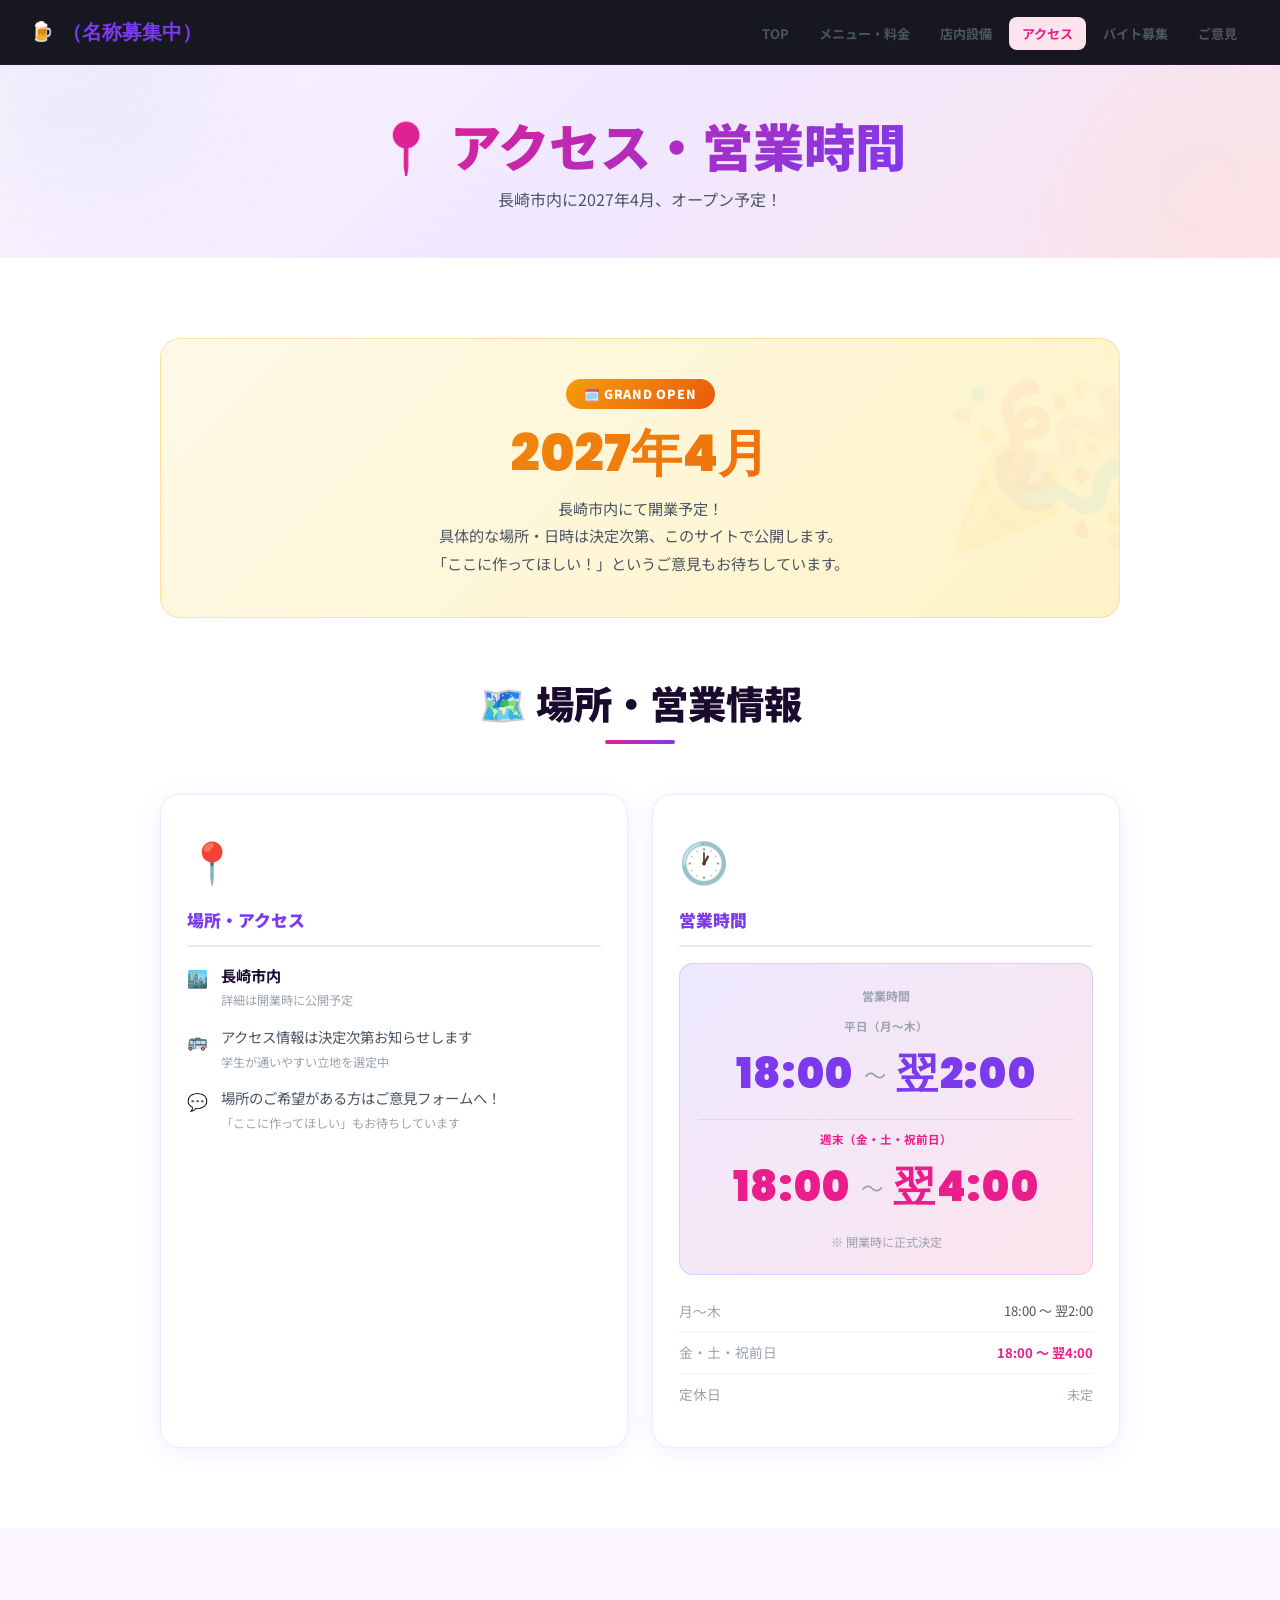
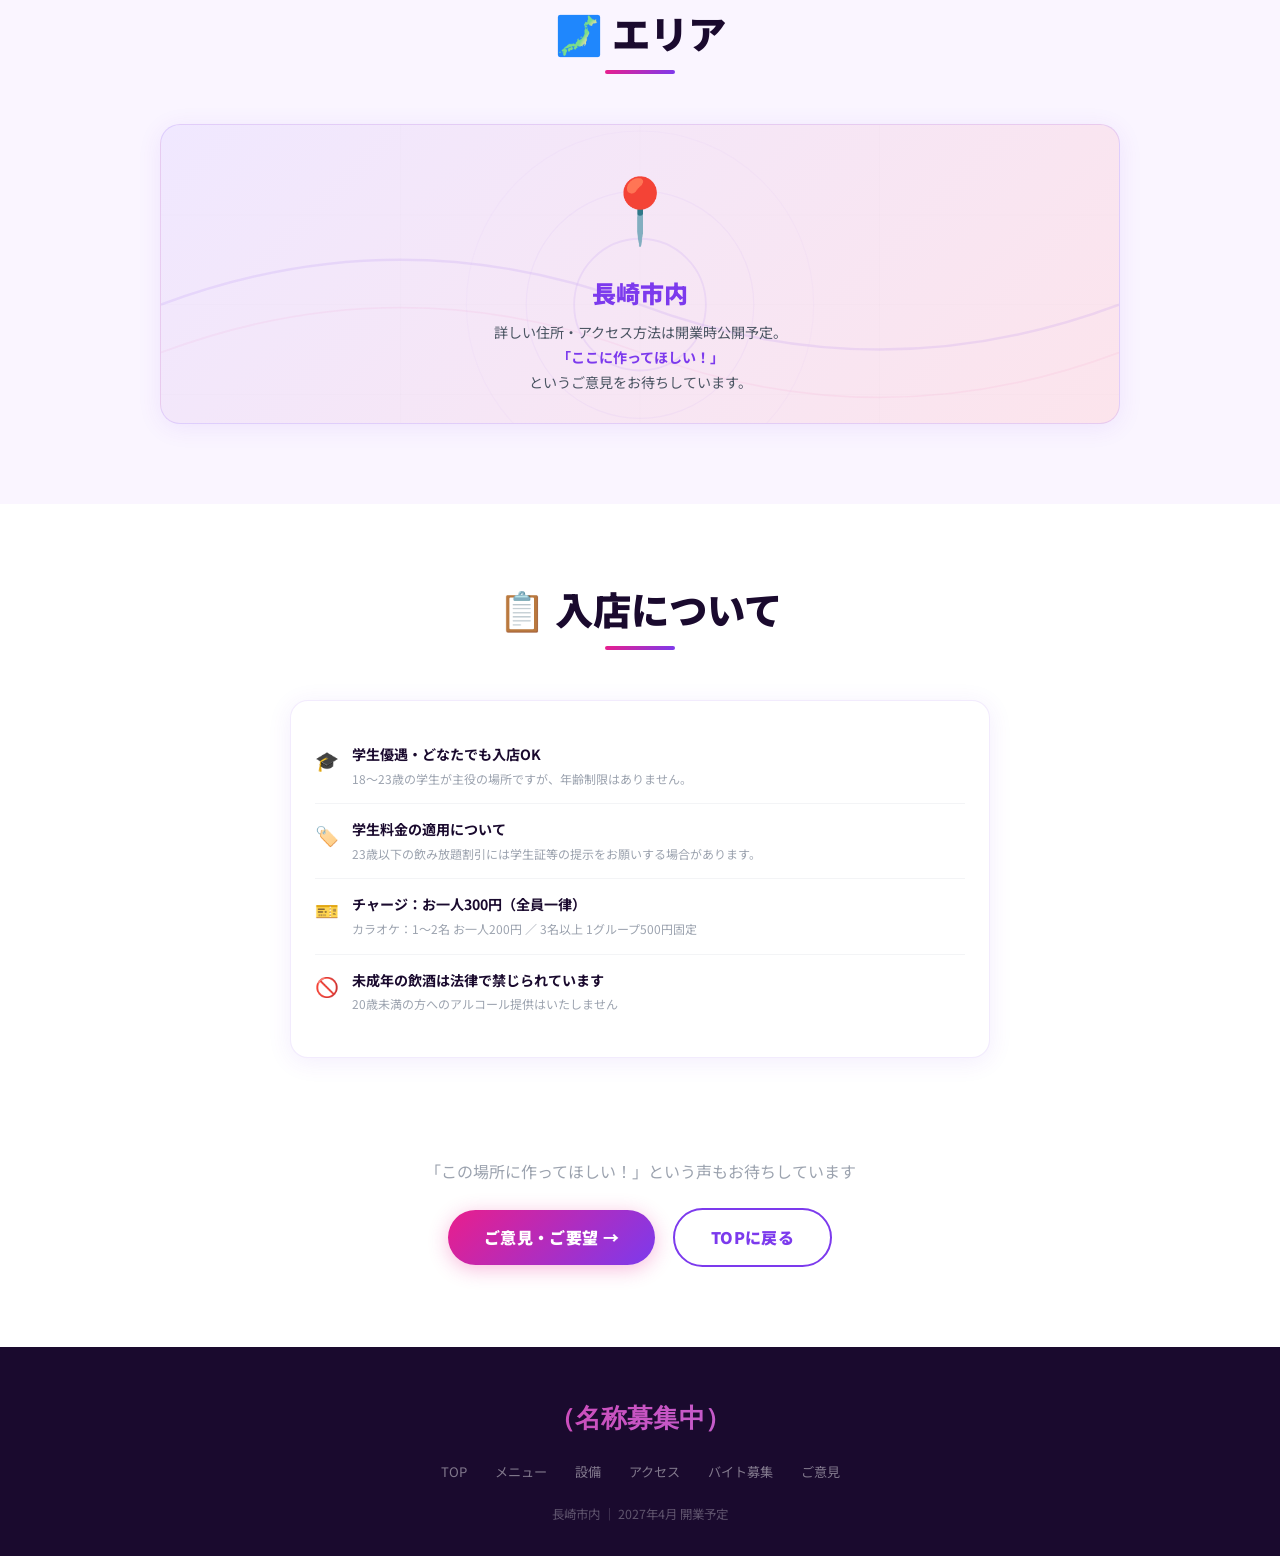
==== access.html @ 84e8e25b "初回コミット：長崎学生バー ウェブサイト一式 - index.html / menu.html / facilities.html / access.html / recruit.html / fee" ====
<!DOCTYPE html>
<html lang="ja">
<head>
  <meta charset="UTF-8">
  <meta name="viewport" content="width=device-width, initial-scale=1.0">
  <title>アクセス・営業時間 |（名称募集中）</title>
  <link rel="stylesheet" href="style.css">
  <style>
    .access-grid {
      display: grid;
      grid-template-columns: 1fr 1fr;
      gap: 24px;
    }

    @media (max-width: 640px) { .access-grid { grid-template-columns: 1fr; } }

    .info-card {
      background: white;
      border: 1.5px solid var(--card-border);
      border-radius: 20px;
      padding: 32px 26px;
      box-shadow: var(--card-shadow);
      transition: all 0.3s;
    }

    .info-card:hover {
      transform: translateY(-5px);
      box-shadow: var(--card-shadow-hover);
    }

    .info-card-icon { font-size: 2.5rem; margin-bottom: 14px; display: block; animation: float 5s ease-in-out infinite; }
    .info-card:nth-child(2) .info-card-icon { animation-delay: 1.5s; }

    .info-card-title {
      font-size: 1.05rem;
      font-weight: 900;
      color: var(--purple);
      margin-bottom: 16px;
      padding-bottom: 10px;
      border-bottom: 2px solid var(--purple-soft);
    }

    .info-row {
      display: flex;
      align-items: flex-start;
      gap: 12px;
      margin-bottom: 14px;
    }

    .info-row-icon { font-size: 1.05rem; width: 22px; flex-shrink: 0; margin-top: 2px; }

    .info-row-text { font-size: 0.9rem; line-height: 1.7; color: var(--text-secondary); }
    .info-row-text strong { color: var(--text); font-size: 0.95rem; }
    .info-row-text .note { display: block; font-size: 0.76rem; color: var(--text-muted); margin-top: 2px; }

    /* Hours display */
    .hours-display {
      background: linear-gradient(135deg, var(--purple-soft), var(--pink-soft));
      border: 1px solid rgba(124,58,237,0.15);
      border-radius: 14px;
      padding: 22px 18px;
      text-align: center;
      margin-top: 8px;
    }

    .hours-time {
      font-family: 'Poppins', sans-serif;
      font-weight: 900;
      font-size: clamp(1.7rem, 5vw, 2.6rem);
      color: var(--purple);
      letter-spacing: 0.04em;
    }

    .hours-divider { font-size: 1.4rem; color: var(--text-muted); margin: 0 10px; }
    .hours-note { font-size: 0.76rem; color: var(--text-muted); margin-top: 7px; }

    /* Hours table */
    .hours-table { width: 100%; border-collapse: collapse; margin-top: 16px; }

    .hours-table td {
      padding: 9px 0;
      border-bottom: 1px solid #f3f4f6;
      font-size: 0.86rem;
    }

    .hours-table td:first-child { color: var(--text-muted); width: 50%; }
    .hours-table td:last-child { text-align: right; }
    .hours-table tr:last-child td { border-bottom: none; }

    /* Map placeholder */
    .map-placeholder {
      background: linear-gradient(135deg, #f0e8ff, #fce4ec);
      border: 1.5px solid rgba(124,58,237,0.15);
      border-radius: 20px;
      height: 300px;
      position: relative;
      display: flex;
      align-items: center;
      justify-content: center;
      overflow: hidden;
      box-shadow: var(--card-shadow);
    }

    .map-svg-bg { position: absolute; inset: 0; opacity: 0.25; }

    .map-content { position: relative; z-index: 2; text-align: center; padding: 30px; }

    .map-pin {
      font-size: 4rem; display: block; margin-bottom: 14px;
      animation: bounce 2s ease-in-out infinite;
    }

    @keyframes bounce { 0%, 100% { transform: translateY(0); } 50% { transform: translateY(-12px); } }

    .map-title { font-size: 1.5rem; font-weight: 900; color: var(--purple); margin-bottom: 8px; }
    .map-desc { font-size: 0.88rem; color: var(--text-secondary); line-height: 1.75; }

    /* Opening banner */
    .opening-banner {
      background: linear-gradient(135deg, var(--yellow-soft), #fef3c7);
      border: 1.5px solid rgba(245,158,11,0.25);
      border-radius: 20px;
      padding: 40px 30px;
      text-align: center;
      position: relative;
      overflow: hidden;
    }

    .opening-banner::before {
      content: '🎉';
      position: absolute;
      font-size: 10rem;
      right: -20px; top: -20px;
      opacity: 0.05;
      pointer-events: none;
    }

    .opening-label {
      display: inline-block;
      background: linear-gradient(135deg, var(--yellow), var(--orange));
      color: white;
      font-weight: 900;
      font-size: 0.78rem;
      padding: 5px 18px;
      border-radius: 50px;
      margin-bottom: 14px;
      letter-spacing: 0.06em;
    }

    .opening-date-big {
      font-family: 'Poppins', sans-serif;
      font-weight: 900;
      font-size: clamp(2rem, 6vw, 3.2rem);
      background: linear-gradient(135deg, var(--yellow), var(--orange));
      -webkit-background-clip: text;
      background-clip: text;
      -webkit-text-fill-color: transparent;
      line-height: 1.2;
      margin-bottom: 10px;
    }

    .opening-sub { font-size: 0.95rem; color: var(--text-secondary); line-height: 1.8; }

    /* Entry conditions */
    .entry-row {
      display: flex;
      align-items: flex-start;
      gap: 13px;
      padding: 14px 0;
      border-bottom: 1px solid #f3f4f6;
    }

    .entry-row:last-child { border-bottom: none; }
    .entry-row-icon { font-size: 1.2rem; flex-shrink: 0; margin-top: 2px; }
    .entry-row-text { font-size: 0.88rem; color: var(--text-secondary); line-height: 1.7; }
    .entry-row-text strong { color: var(--text); }
    .entry-row-text .note { display: block; font-size: 0.75rem; color: var(--text-muted); margin-top: 2px; }
  </style>
</head>
<body>

  <nav>
    <a href="index.html" class="nav-logo"><span class="emoji">🍺</span>（名称募集中）</a>
    <ul class="nav-links">
      <li><a href="index.html">TOP</a></li>
      <li><a href="menu.html">メニュー・料金</a></li>
      <li><a href="facilities.html">店内設備</a></li>
      <li><a href="access.html" class="active">アクセス</a></li>
      <li><a href="recruit.html">バイト募集</a></li>
      <li><a href="feedback.html">ご意見</a></li>
    </ul>
    <div class="hamburger" id="hamburger"><span></span><span></span><span></span></div>
  </nav>

  <div class="mobile-menu" id="mobileMenu">
    <a href="index.html">🏠 TOP</a>
    <a href="menu.html">🍹 メニュー・料金</a>
    <a href="facilities.html">🎤 店内設備</a>
    <a href="access.html" class="active">📍 アクセス</a>
    <a href="recruit.html">💼 バイト募集</a>
    <a href="feedback.html">💬 ご意見・ご要望</a>
  </div>

  <header class="page-header">
    <div class="page-header-bg"></div>
    <div class="page-header-orb" style="width:320px;height:320px;background:radial-gradient(circle,rgba(8,145,178,0.2),transparent);top:-90px;left:-80px;"></div>
    <div class="page-header-orb" style="width:260px;height:260px;background:radial-gradient(circle,rgba(245,158,11,0.18),transparent);bottom:-60px;right:-50px;"></div>
    <div class="page-header-content">
      <h1 class="gradient-text">📍 アクセス・営業時間</h1>
      <p>長崎市内に2027年4月、オープン予定！</p>
    </div>
  </header>

  <main>

    <!-- OPENING BANNER -->
    <section class="section" style="padding-bottom:30px;">
      <div class="container">
        <div class="opening-banner reveal">
          <div class="opening-label">🗓️ GRAND OPEN</div>
          <div class="opening-date-big">2027年4月</div>
          <div class="opening-sub">
            長崎市内にて開業予定！<br>
            具体的な場所・日時は決定次第、このサイトで公開します。<br>
            「ここに作ってほしい！」というご意見もお待ちしています。
          </div>
        </div>
      </div>
    </section>

    <!-- ACCESS INFO -->
    <section class="section" style="padding-top:30px;">
      <div class="container">
        <div class="section-heading reveal">
          <h2>🗺️ 場所・営業情報</h2>
          <div class="divider"></div>
        </div>

        <div class="access-grid">
          <div class="info-card reveal delay-1">
            <span class="info-card-icon">📍</span>
            <div class="info-card-title">場所・アクセス</div>
            <div class="info-row">
              <span class="info-row-icon">🏙️</span>
              <div class="info-row-text">
                <strong>長崎市内</strong>
                <span class="note">詳細は開業時に公開予定</span>
              </div>
            </div>
            <div class="info-row">
              <span class="info-row-icon">🚌</span>
              <div class="info-row-text">
                アクセス情報は決定次第お知らせします
                <span class="note">学生が通いやすい立地を選定中</span>
              </div>
            </div>
            <div class="info-row">
              <span class="info-row-icon">💬</span>
              <div class="info-row-text">
                場所のご希望がある方はご意見フォームへ！
                <span class="note">「ここに作ってほしい」もお待ちしています</span>
              </div>
            </div>
          </div>

          <div class="info-card reveal delay-2">
            <span class="info-card-icon">🕐</span>
            <div class="info-card-title">営業時間</div>
            <div class="hours-display">
              <div style="font-size:0.75rem;color:var(--text-muted);margin-bottom:12px;font-weight:700;">営業時間</div>
              <div style="margin-bottom:10px;">
                <div style="font-size:0.72rem;color:var(--text-muted);margin-bottom:4px;font-weight:700;">平日（月〜木）</div>
                <div style="display:flex;align-items:center;justify-content:center;">
                  <span class="hours-time">18:00</span>
                  <span class="hours-divider">〜</span>
                  <span class="hours-time">翌2:00</span>
                </div>
              </div>
              <div style="height:1px;background:rgba(124,58,237,0.12);margin:10px 0;"></div>
              <div>
                <div style="font-size:0.72rem;color:var(--pink);margin-bottom:4px;font-weight:700;">週末（金・土・祝前日）</div>
                <div style="display:flex;align-items:center;justify-content:center;">
                  <span class="hours-time" style="color:var(--pink);">18:00</span>
                  <span class="hours-divider">〜</span>
                  <span class="hours-time" style="color:var(--pink);">翌4:00</span>
                </div>
              </div>
              <div class="hours-note" style="margin-top:10px;">※ 開業時に正式決定</div>
            </div>
            <table class="hours-table">
              <tr>
                <td>月〜木</td>
                <td style="font-size:0.82rem;color:var(--text-secondary);text-align:right;">18:00 〜 翌2:00</td>
              </tr>
              <tr>
                <td>金・土・祝前日</td>
                <td style="font-size:0.82rem;color:var(--pink);font-weight:700;text-align:right;">18:00 〜 翌4:00</td>
              </tr>
              <tr>
                <td>定休日</td>
                <td style="color:var(--text-muted);font-size:0.82rem;">未定</td>
              </tr>
            </table>
          </div>
        </div>
      </div>
    </section>

    <!-- MAP -->
    <section class="section section-alt">
      <div class="container">
        <div class="section-heading reveal">
          <h2>🗾 エリア</h2>
          <div class="divider"></div>
        </div>

        <div class="map-placeholder reveal">
          <svg class="map-svg-bg" viewBox="0 0 800 300" fill="none" xmlns="http://www.w3.org/2000/svg">
            <path d="M0 150 Q200 75 400 150 Q600 225 800 150" stroke="rgba(124,58,237,0.4)" stroke-width="2" fill="none"/>
            <path d="M0 190 Q200 115 400 190 Q600 265 800 190" stroke="rgba(233,30,140,0.2)" stroke-width="1.5" fill="none"/>
            <circle cx="400" cy="150" r="55" stroke="rgba(124,58,237,0.35)" stroke-width="1.5" fill="none"/>
            <circle cx="400" cy="150" r="95" stroke="rgba(124,58,237,0.18)" stroke-width="1" fill="none"/>
            <circle cx="400" cy="150" r="145" stroke="rgba(124,58,237,0.1)" stroke-width="1" fill="none"/>
            <line x1="0" y1="75" x2="800" y2="75" stroke="rgba(0,0,0,0.04)" stroke-width="1"/>
            <line x1="0" y1="150" x2="800" y2="150" stroke="rgba(0,0,0,0.04)" stroke-width="1"/>
            <line x1="0" y1="225" x2="800" y2="225" stroke="rgba(0,0,0,0.04)" stroke-width="1"/>
            <line x1="200" y1="0" x2="200" y2="300" stroke="rgba(0,0,0,0.04)" stroke-width="1"/>
            <line x1="400" y1="0" x2="400" y2="300" stroke="rgba(0,0,0,0.04)" stroke-width="1"/>
            <line x1="600" y1="0" x2="600" y2="300" stroke="rgba(0,0,0,0.04)" stroke-width="1"/>
          </svg>

          <div class="map-content">
            <span class="map-pin">📍</span>
            <div class="map-title">長崎市内</div>
            <div class="map-desc">
              詳しい住所・アクセス方法は開業時公開予定。<br>
              <span style="color:var(--purple);font-weight:700;">「ここに作ってほしい！」</span><br>
              というご意見をお待ちしています。
            </div>
          </div>
        </div>
      </div>
    </section>

    <!-- ENTRY CONDITIONS -->
    <section class="section">
      <div class="container container-sm">
        <div class="section-heading reveal">
          <h2>📋 入店について</h2>
          <div class="divider"></div>
        </div>
        <div class="glass-card reveal">
          <div class="entry-row">
            <span class="entry-row-icon">🎓</span>
            <div class="entry-row-text">
              <strong>学生優遇・どなたでも入店OK</strong>
              <span class="note">18〜23歳の学生が主役の場所ですが、年齢制限はありません。</span>
            </div>
          </div>
          <div class="entry-row">
            <span class="entry-row-icon">🏷️</span>
            <div class="entry-row-text">
              <strong>学生料金の適用について</strong>
              <span class="note">23歳以下の飲み放題割引には学生証等の提示をお願いする場合があります。</span>
            </div>
          </div>
          <div class="entry-row">
            <span class="entry-row-icon">🎫</span>
            <div class="entry-row-text">
              <strong>チャージ：お一人300円（全員一律）</strong>
              <span class="note">カラオケ：1〜2名 お一人200円 ／ 3名以上 1グループ500円固定</span>
            </div>
          </div>
          <div class="entry-row">
            <span class="entry-row-icon">🚫</span>
            <div class="entry-row-text">
              <strong>未成年の飲酒は法律で禁じられています</strong>
              <span class="note">20歳未満の方へのアルコール提供はいたしません</span>
            </div>
          </div>
        </div>
      </div>
    </section>

    <section class="section" style="text-align:center;padding-top:20px;">
      <div class="reveal">
        <p style="color:var(--text-muted);margin-bottom:24px;">
          「この場所に作ってほしい！」という声もお待ちしています
        </p>
        <a href="feedback.html" class="btn btn-pink" style="margin-right:14px;">ご意見・ご要望 →</a>
        <a href="index.html" class="btn btn-outline-purple">TOPに戻る</a>
      </div>
    </section>

  </main>

  <footer>
    <span class="footer-logo">（名称募集中）</span>
    <ul class="footer-nav">
      <li><a href="index.html">TOP</a></li>
      <li><a href="menu.html">メニュー</a></li>
      <li><a href="facilities.html">設備</a></li>
      <li><a href="access.html">アクセス</a></li>
      <li><a href="recruit.html">バイト募集</a></li>
      <li><a href="feedback.html">ご意見</a></li>
    </ul>
    <div class="footer-info">長崎市内 ｜ 2027年4月 開業予定</div>
  </footer>

  <script src="common.js"></script>
</body>
</html>
---- style.css ----
@import url('https://fonts.googleapis.com/css2?family=M+PLUS+Rounded+1c:wght@400;700;900&family=Noto+Sans+JP:wght@400;700;900&family=Poppins:wght@700;900&display=swap');

* { margin: 0; padding: 0; box-sizing: border-box; }

:root {
  --pink: #e91e8c;
  --pink-soft: #fce4ec;
  --purple: #7c3aed;
  --purple-soft: #ede9fe;
  --yellow: #f59e0b;
  --yellow-soft: #fef9e7;
  --cyan: #0891b2;
  --cyan-soft: #e0f2fe;
  --orange: #ea580c;
  --green: #059669;

  --bg: #ffffff;
  --bg-alt: #faf5ff;
  --bg-warm: #fff8f0;
  --card-bg: #ffffff;
  --card-shadow: 0 4px 24px rgba(124,58,237,0.09);
  --card-shadow-hover: 0 12px 40px rgba(124,58,237,0.18);
  --card-border: rgba(124,58,237,0.1);

  --text: #1a0a2e;
  --text-secondary: #4b5563;
  --text-muted: #9ca3af;

  --nav-bg: rgba(255,255,255,0.96);
  --nav-border: rgba(124,58,237,0.1);
}

html { scroll-behavior: smooth; }

body {
  font-family: 'Noto Sans JP', sans-serif;
  background: var(--bg);
  color: var(--text);
  overflow-x: hidden;
  line-height: 1.65;
}

/* ===================== NAVIGATION ===================== */
nav {
  position: fixed;
  top: 0;
  width: 100%;
  z-index: 1000;
  background: var(--nav-bg);
  backdrop-filter: blur(20px);
  -webkit-backdrop-filter: blur(20px);
  border-bottom: 1px solid var(--nav-border);
  height: 65px;
  display: flex;
  justify-content: space-between;
  align-items: center;
  padding: 0 30px;
  box-shadow: 0 2px 20px rgba(124,58,237,0.07);
}

.nav-logo {
  font-family: 'Poppins', sans-serif;
  font-weight: 900;
  font-size: 1.25rem;
  text-decoration: none;
  display: flex;
  align-items: center;
  gap: 8px;
  color: var(--purple);
  white-space: nowrap;
}

.nav-logo .emoji {
  font-size: 1.2rem;
}

.nav-links {
  display: flex;
  gap: 4px;
  list-style: none;
}

.nav-links a {
  color: var(--text-secondary);
  text-decoration: none;
  font-size: 0.82rem;
  font-weight: 700;
  padding: 7px 13px;
  border-radius: 8px;
  transition: all 0.2s;
  white-space: nowrap;
}

.nav-links a:hover {
  color: var(--purple);
  background: var(--purple-soft);
}

.nav-links a.active {
  color: var(--pink);
  background: var(--pink-soft);
}

.hamburger {
  display: none;
  flex-direction: column;
  gap: 5px;
  cursor: pointer;
  padding: 5px;
}

.hamburger span {
  width: 23px;
  height: 2.5px;
  background: var(--purple);
  border-radius: 3px;
  transition: 0.3s;
  display: block;
}

.hamburger.open span:nth-child(1) { transform: translateY(7.5px) rotate(45deg); }
.hamburger.open span:nth-child(2) { opacity: 0; transform: scaleX(0); }
.hamburger.open span:nth-child(3) { transform: translateY(-7.5px) rotate(-45deg); }

.mobile-menu {
  display: none;
  position: fixed;
  top: 65px;
  left: 0;
  right: 0;
  background: rgba(255,255,255,0.98);
  backdrop-filter: blur(20px);
  z-index: 999;
  padding: 15px 20px 20px;
  border-bottom: 1px solid var(--nav-border);
  flex-direction: column;
  gap: 4px;
  box-shadow: 0 8px 30px rgba(0,0,0,0.1);
}

.mobile-menu.open { display: flex; }

.mobile-menu a {
  color: var(--text-secondary);
  text-decoration: none;
  font-weight: 700;
  font-size: 0.95rem;
  padding: 12px 16px;
  border-radius: 10px;
  transition: all 0.2s;
}

.mobile-menu a:hover, .mobile-menu a.active {
  color: var(--pink);
  background: var(--pink-soft);
}

/* ===================== PAGE HEADER ===================== */
.page-header {
  padding-top: 65px;
  min-height: 240px;
  display: flex;
  align-items: center;
  justify-content: center;
  text-align: center;
  position: relative;
  overflow: hidden;
  background: linear-gradient(135deg, #fdf4ff 0%, #f0e8ff 50%, #fce4ec 100%);
}

.page-header-bg {
  position: absolute;
  inset: 0;
}

.page-header-orb {
  position: absolute;
  border-radius: 50%;
  filter: blur(60px);
  opacity: 0.4;
}

.page-header-content {
  position: relative;
  z-index: 2;
  padding: 50px 20px 45px;
}

.page-header h1 {
  font-size: clamp(2rem, 5.5vw, 3.2rem);
  font-weight: 900;
  margin-bottom: 10px;
  line-height: 1.2;
  color: var(--text);
}

.page-header p {
  font-size: 1rem;
  color: var(--text-secondary);
}

/* ===================== COMMON UTILITIES ===================== */
.gradient-text {
  background: linear-gradient(135deg, var(--pink), var(--purple));
  -webkit-background-clip: text;
  background-clip: text;
  -webkit-text-fill-color: transparent;
}

.yellow-text {
  background: linear-gradient(135deg, var(--yellow), var(--orange));
  -webkit-background-clip: text;
  background-clip: text;
  -webkit-text-fill-color: transparent;
}

.pink-text { color: var(--pink); }
.purple-text { color: var(--purple); }
.cyan-text { color: var(--cyan); }

main { padding-top: 0; }

.section { padding: 80px 20px; }
.section-alt { background: var(--bg-alt); }
.section-warm { background: var(--bg-warm); }

.container { max-width: 960px; margin: 0 auto; }
.container-sm { max-width: 700px; margin: 0 auto; }

.section-heading {
  text-align: center;
  margin-bottom: 50px;
}

.section-heading h2 {
  font-size: clamp(1.6rem, 4vw, 2.4rem);
  font-weight: 900;
  margin-bottom: 8px;
  line-height: 1.3;
  color: var(--text);
}

.section-heading p {
  color: var(--text-muted);
  font-size: 0.95rem;
  margin-top: 6px;
}

.divider {
  width: 70px;
  height: 4px;
  background: linear-gradient(135deg, var(--pink), var(--purple));
  border-radius: 2px;
  margin: 12px auto 0;
}

/* ===================== CARDS ===================== */
.glass-card {
  background: var(--card-bg);
  border: 1px solid var(--card-border);
  border-radius: 18px;
  padding: 28px 24px;
  box-shadow: var(--card-shadow);
  transition: transform 0.3s, box-shadow 0.3s;
}

.glass-card:hover {
  transform: translateY(-5px);
  box-shadow: var(--card-shadow-hover);
}

.neon-card {
  background: var(--card-bg);
  border-radius: 18px;
  padding: 28px 24px;
  position: relative;
  overflow: hidden;
  box-shadow: var(--card-shadow);
}

.neon-card::before {
  content: '';
  position: absolute;
  inset: 0;
  border-radius: 18px;
  padding: 2px;
  background: linear-gradient(135deg, var(--pink), var(--purple), var(--cyan), var(--yellow));
  -webkit-mask: linear-gradient(#fff 0 0) content-box, linear-gradient(#fff 0 0);
  -webkit-mask-composite: xor;
  mask-composite: exclude;
  opacity: 0.5;
}

/* ===================== BUTTONS ===================== */
.btn {
  display: inline-block;
  padding: 14px 36px;
  border-radius: 50px;
  font-weight: 900;
  font-size: 1rem;
  font-family: 'Noto Sans JP', sans-serif;
  text-decoration: none;
  cursor: pointer;
  border: none;
  transition: all 0.3s;
  letter-spacing: 0.02em;
}

.btn-pink {
  background: linear-gradient(135deg, var(--pink), var(--purple));
  color: white;
  box-shadow: 0 4px 20px rgba(233,30,140,0.3);
}

.btn-pink:hover {
  transform: translateY(-3px) scale(1.03);
  box-shadow: 0 8px 35px rgba(233,30,140,0.5);
}

.btn-yellow {
  background: linear-gradient(135deg, var(--yellow), var(--orange));
  color: white;
  box-shadow: 0 4px 20px rgba(245,158,11,0.3);
}

.btn-yellow:hover {
  transform: translateY(-3px) scale(1.03);
  box-shadow: 0 8px 35px rgba(245,158,11,0.4);
}

.btn-outline-pink {
  background: transparent;
  border: 2px solid var(--pink);
  color: var(--pink);
}

.btn-outline-pink:hover {
  background: var(--pink);
  color: white;
  transform: translateY(-3px);
  box-shadow: 0 8px 25px rgba(233,30,140,0.3);
}

.btn-outline-purple {
  background: transparent;
  border: 2px solid var(--purple);
  color: var(--purple);
}

.btn-outline-purple:hover {
  background: var(--purple);
  color: white;
  transform: translateY(-3px);
  box-shadow: 0 8px 25px rgba(124,58,237,0.3);
}

/* ===================== BADGES ===================== */
.badge {
  display: inline-block;
  padding: 5px 15px;
  border-radius: 50px;
  font-size: 0.78rem;
  font-weight: 900;
}

.badge-pink { background: var(--pink-soft); border: 1px solid rgba(233,30,140,0.25); color: var(--pink); }
.badge-yellow { background: var(--yellow-soft); border: 1px solid rgba(245,158,11,0.3); color: #b45309; }
.badge-cyan { background: var(--cyan-soft); border: 1px solid rgba(8,145,178,0.25); color: var(--cyan); }
.badge-purple { background: var(--purple-soft); border: 1px solid rgba(124,58,237,0.25); color: var(--purple); }
.badge-green { background: #d1fae5; border: 1px solid rgba(5,150,105,0.25); color: var(--green); }

/* ===================== ANIMATIONS ===================== */
@keyframes float {
  0%, 100% { transform: translateY(0); }
  50% { transform: translateY(-15px); }
}

@keyframes floatSide {
  0%, 100% { transform: translateY(0) translateX(0) rotate(0deg); }
  33% { transform: translateY(-10px) translateX(5px) rotate(4deg); }
  66% { transform: translateY(-5px) translateX(-3px) rotate(-2deg); }
}

@keyframes pulse {
  0%, 100% { transform: scale(1); }
  50% { transform: scale(1.05); }
}

@keyframes pulseBig {
  0%, 100% { transform: scale(1); box-shadow: 0 0 0 0 rgba(233,30,140,0.3); }
  50% { transform: scale(1.03); box-shadow: 0 0 25px 8px rgba(233,30,140,0); }
}

@keyframes glowYellow {
  0%, 100% { text-shadow: 0 2px 15px rgba(245,158,11,0.4); }
  50% { text-shadow: 0 2px 30px rgba(245,158,11,0.8), 0 0 60px rgba(245,158,11,0.3); }
}

@keyframes shimmerBg {
  0% { background-position: -200% center; }
  100% { background-position: 200% center; }
}

@keyframes floatParticle {
  0% { transform: translateY(110vh) rotate(0deg); opacity: 0; }
  5% { opacity: 0.5; }
  95% { opacity: 0.5; }
  100% { transform: translateY(-10vh) rotate(360deg); opacity: 0; }
}

@keyframes bounce {
  0%, 100% { transform: translateY(0); }
  50% { transform: translateY(-10px); }
}

@keyframes gradientMove {
  0% { background-position: 0% 50%; }
  50% { background-position: 100% 50%; }
  100% { background-position: 0% 50%; }
}

@keyframes confettiFall {
  0% { transform: translateY(-20px) rotate(0deg); opacity: 1; }
  100% { transform: translateY(110vh) rotate(720deg); opacity: 0; }
}

@keyframes fadeInUp {
  from { opacity: 0; transform: translateY(30px); }
  to { opacity: 1; transform: translateY(0); }
}

/* ===================== SCROLL REVEAL ===================== */
.reveal {
  opacity: 0;
  transform: translateY(35px);
  transition: opacity 0.7s ease, transform 0.7s ease;
}

.reveal.revealed { opacity: 1; transform: translateY(0); }

.reveal-left {
  opacity: 0;
  transform: translateX(-35px);
  transition: opacity 0.7s ease, transform 0.7s ease;
}

.reveal-left.revealed { opacity: 1; transform: translateX(0); }

.reveal-right {
  opacity: 0;
  transform: translateX(35px);
  transition: opacity 0.7s ease, transform 0.7s ease;
}

.reveal-right.revealed { opacity: 1; transform: translateX(0); }

.delay-1 { transition-delay: 0.1s; }
.delay-2 { transition-delay: 0.2s; }
.delay-3 { transition-delay: 0.3s; }
.delay-4 { transition-delay: 0.4s; }

/* ===================== FOOTER ===================== */
footer {
  background: #1a0a2e;
  padding: 50px 20px 30px;
  text-align: center;
  color: rgba(255,255,255,0.7);
}

.footer-logo {
  font-family: 'Poppins', sans-serif;
  font-weight: 900;
  font-size: 1.6rem;
  background: linear-gradient(135deg, var(--pink), #a78bfa);
  -webkit-background-clip: text;
  background-clip: text;
  -webkit-text-fill-color: transparent;
  margin-bottom: 18px;
  display: block;
}

.footer-nav {
  display: flex;
  justify-content: center;
  gap: 8px;
  flex-wrap: wrap;
  margin-bottom: 20px;
  list-style: none;
}

.footer-nav a {
  color: rgba(255,255,255,0.45);
  text-decoration: none;
  font-size: 0.82rem;
  padding: 5px 10px;
  border-radius: 6px;
  transition: color 0.2s;
}

.footer-nav a:hover { color: #f9a8d4; }

.footer-info {
  color: rgba(255,255,255,0.3);
  font-size: 0.78rem;
  line-height: 1.8;
}

/* ===================== FORM ELEMENTS ===================== */
.form-input,
.form-textarea,
.form-select {
  width: 100%;
  background: #f9fafb;
  border: 1.5px solid #e5e7eb;
  border-radius: 12px;
  color: var(--text);
  font-family: 'Noto Sans JP', sans-serif;
  font-size: 0.92rem;
  transition: border-color 0.25s, box-shadow 0.25s, background 0.25s;
  outline: none;
}

.form-input,
.form-select {
  padding: 13px 16px;
}

.form-textarea {
  padding: 14px 16px;
  resize: vertical;
  line-height: 1.7;
}

.form-input::placeholder, .form-textarea::placeholder {
  color: #9ca3af;
}

.form-input:focus, .form-textarea:focus, .form-select:focus {
  border-color: var(--purple);
  background: white;
  box-shadow: 0 0 0 3px rgba(124,58,237,0.12);
}

.form-select option { background: white; color: var(--text); }

.form-label {
  display: block;
  font-weight: 900;
  font-size: 0.88rem;
  color: var(--text);
  margin-bottom: 8px;
}

.form-label .optional {
  font-weight: 400;
  font-size: 0.75rem;
  color: var(--text-muted);
  margin-left: 6px;
}

.form-label .required {
  color: var(--pink);
  margin-left: 4px;
}

.form-group { margin-bottom: 22px; }

/* ===================== RESPONSIVE ===================== */
@media (max-width: 768px) {
  .nav-links { display: none; }
  .hamburger { display: flex; }
  .section { padding: 60px 16px; }
  nav { padding: 0 20px; }
}

@media (max-width: 480px) {
  .section { padding: 50px 14px; }
  .glass-card, .neon-card { padding: 20px 16px; }
  .btn { padding: 12px 28px; font-size: 0.9rem; }
}
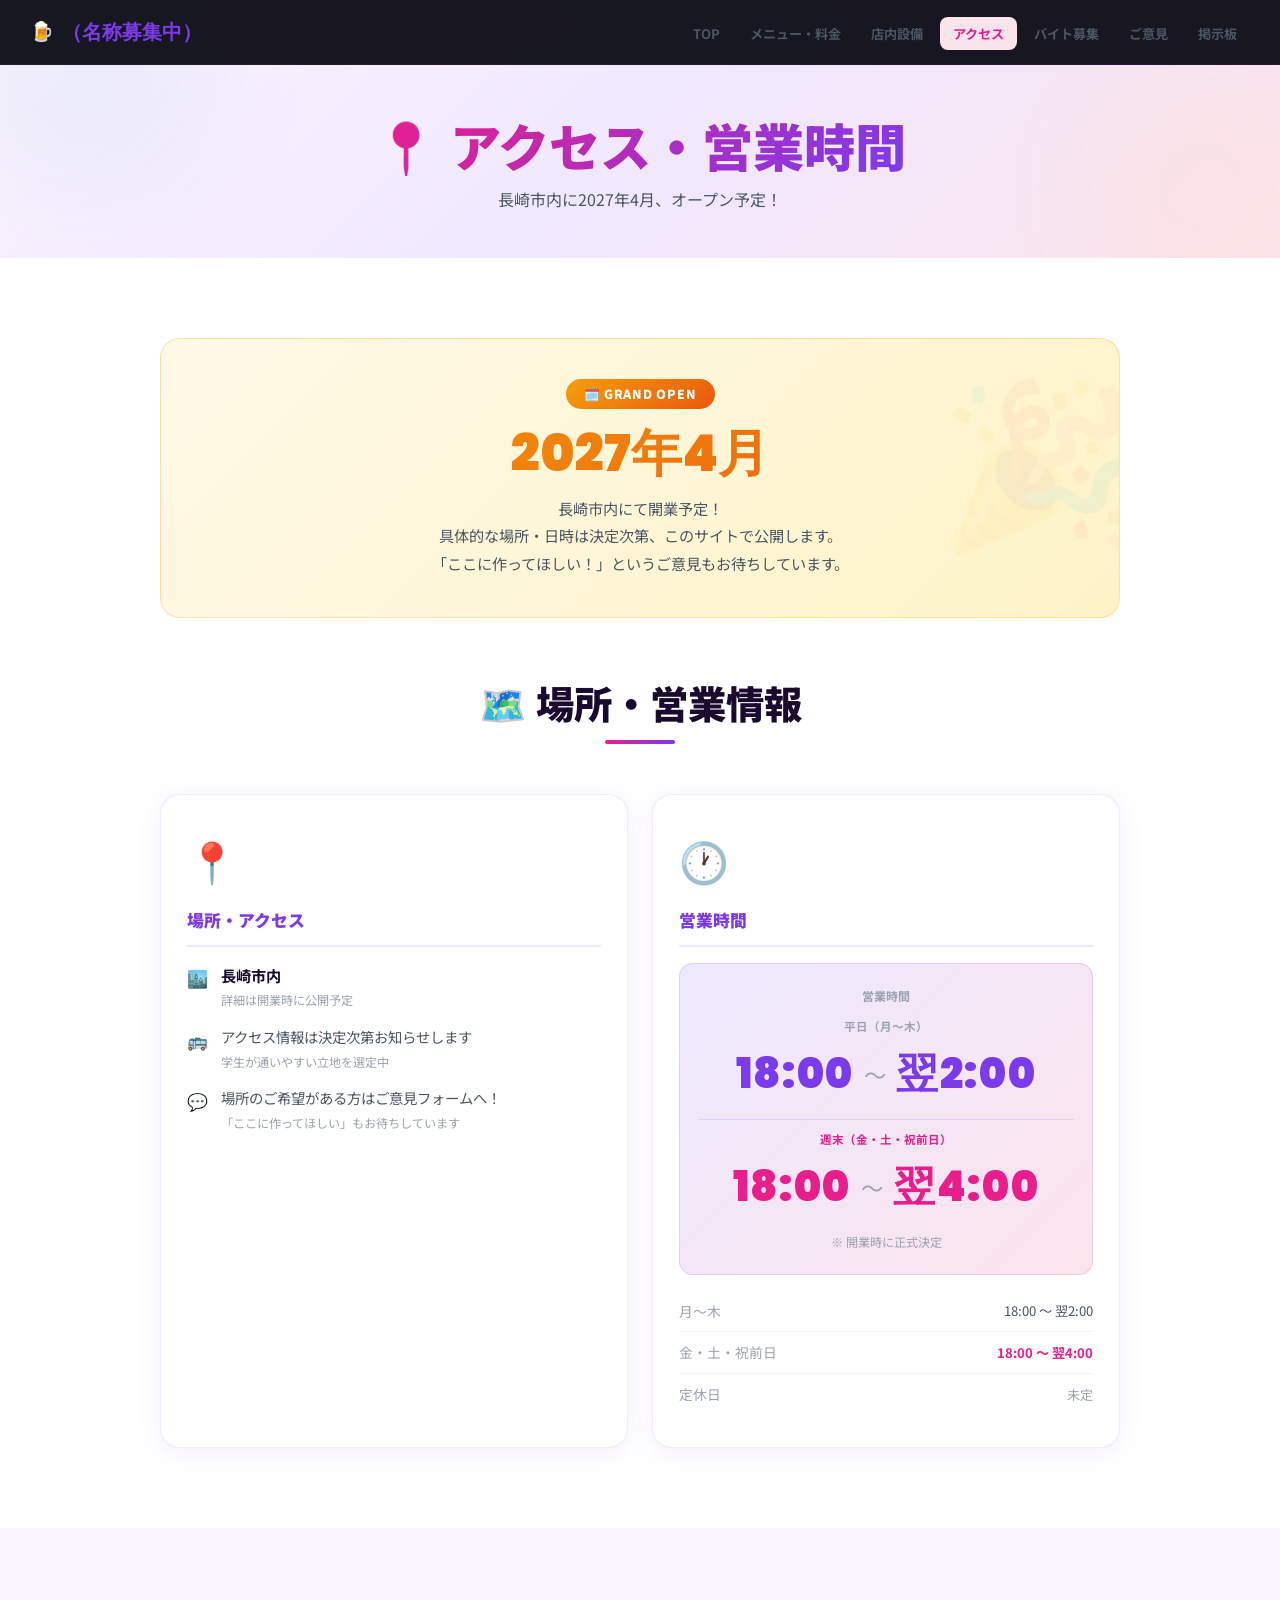
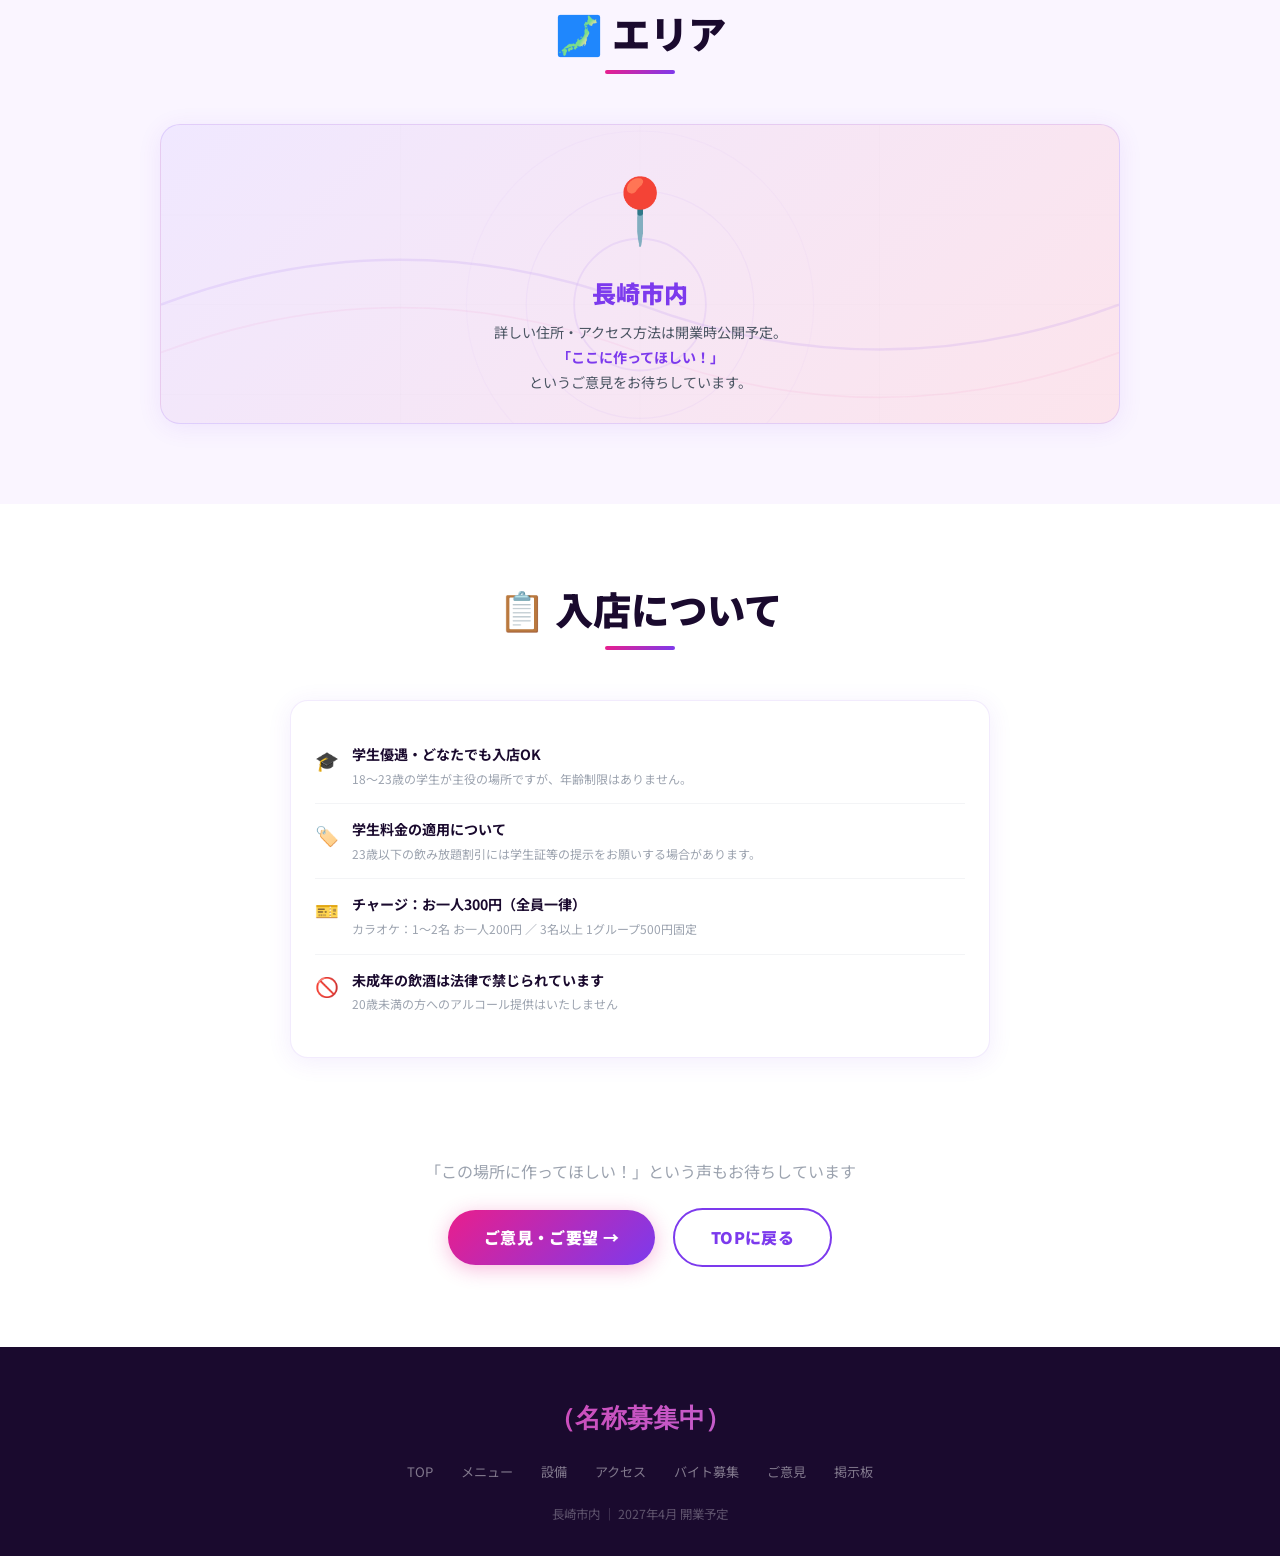
==== commit e676ee9e: "掲示板機能を追加（Notion API連携） - api/notion.js: Vercelサーバーレス関数でNotion APIをプロキシ   - NOTION_API_KEY / NOTION_D" ====
--- a/access.html
+++ b/access.html
@@ -188,6 +188,7 @@
       <li><a href="access.html" class="active">アクセス</a></li>
       <li><a href="recruit.html">バイト募集</a></li>
       <li><a href="feedback.html">ご意見</a></li>
+      <li><a href="bbs.html">掲示板</a></li>
     </ul>
     <div class="hamburger" id="hamburger"><span></span><span></span><span></span></div>
   </nav>
@@ -199,6 +200,7 @@
     <a href="access.html" class="active">📍 アクセス</a>
     <a href="recruit.html">💼 バイト募集</a>
     <a href="feedback.html">💬 ご意見・ご要望</a>
+    <a href="bbs.html">📋 掲示板</a>
   </div>
 
   <header class="page-header">
@@ -403,6 +405,7 @@
       <li><a href="access.html">アクセス</a></li>
       <li><a href="recruit.html">バイト募集</a></li>
       <li><a href="feedback.html">ご意見</a></li>
+      <li><a href="bbs.html">掲示板</a></li>
     </ul>
     <div class="footer-info">長崎市内 ｜ 2027年4月 開業予定</div>
   </footer>
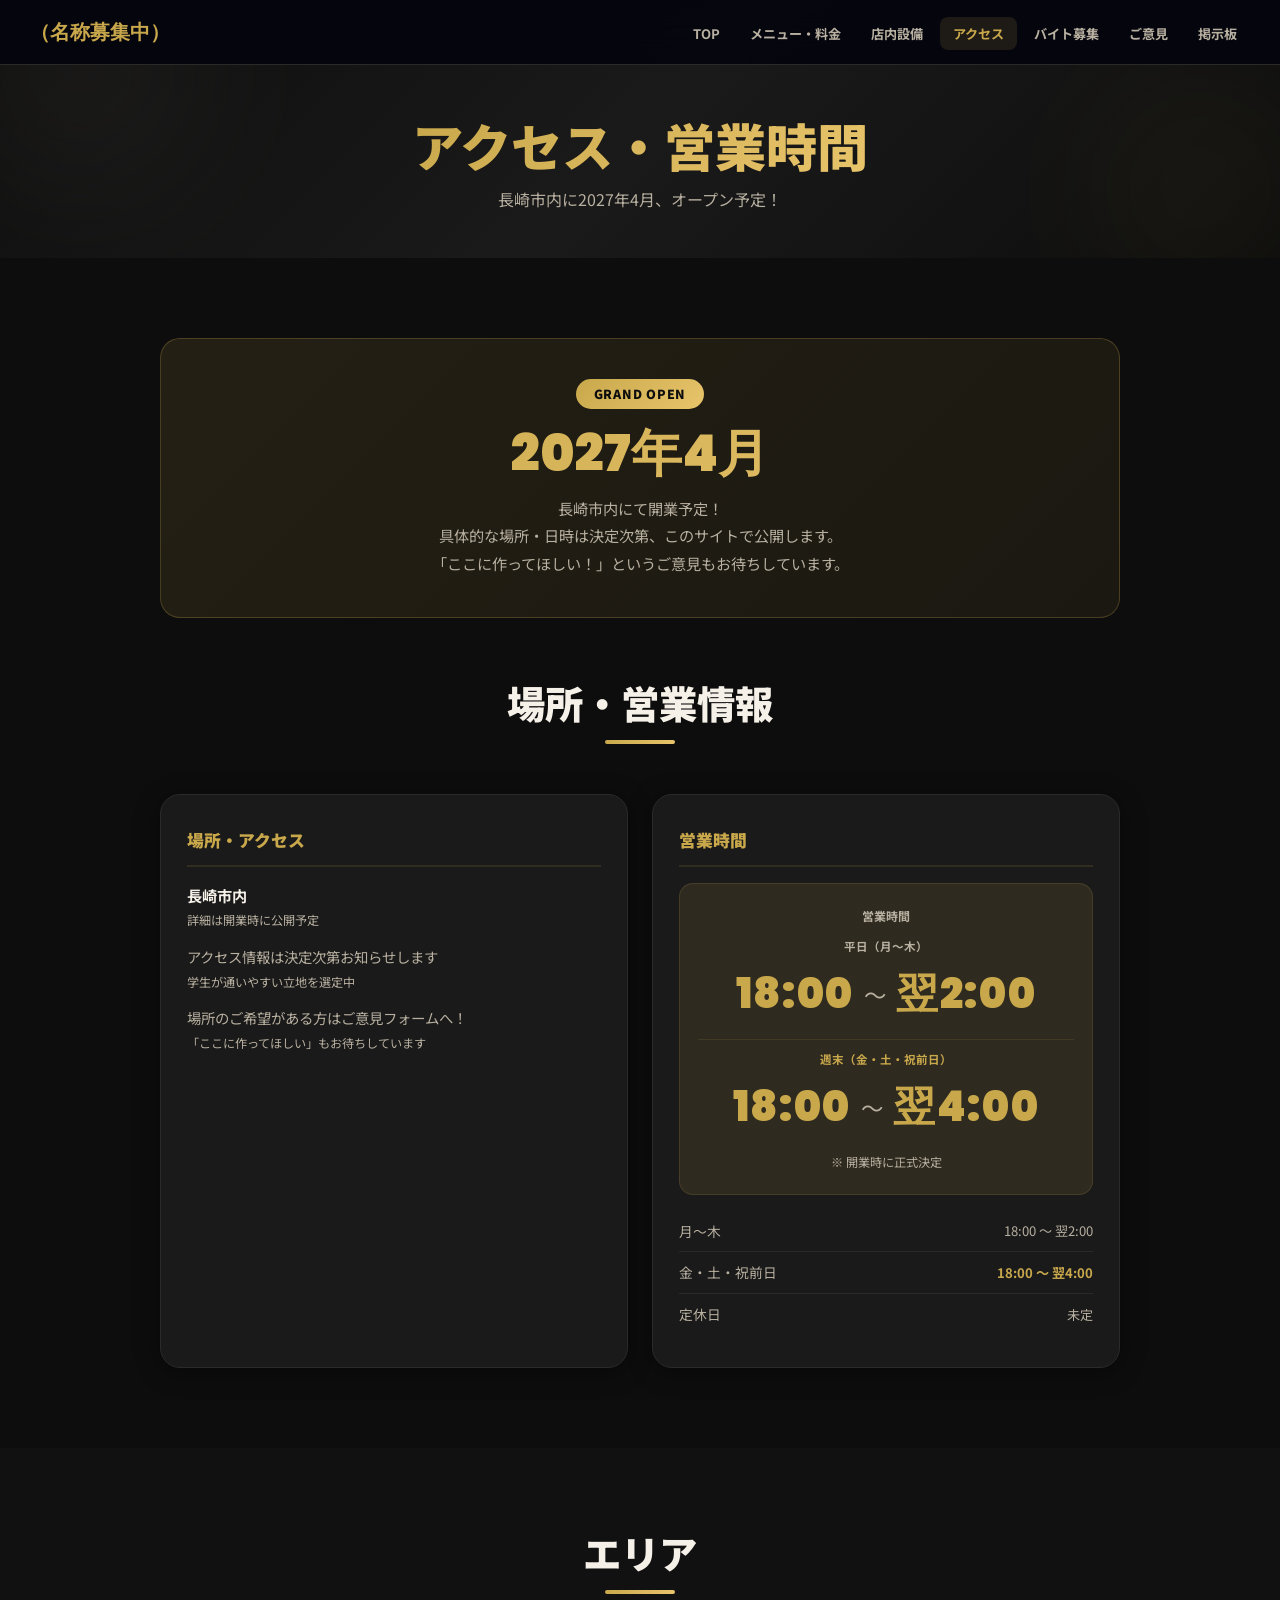
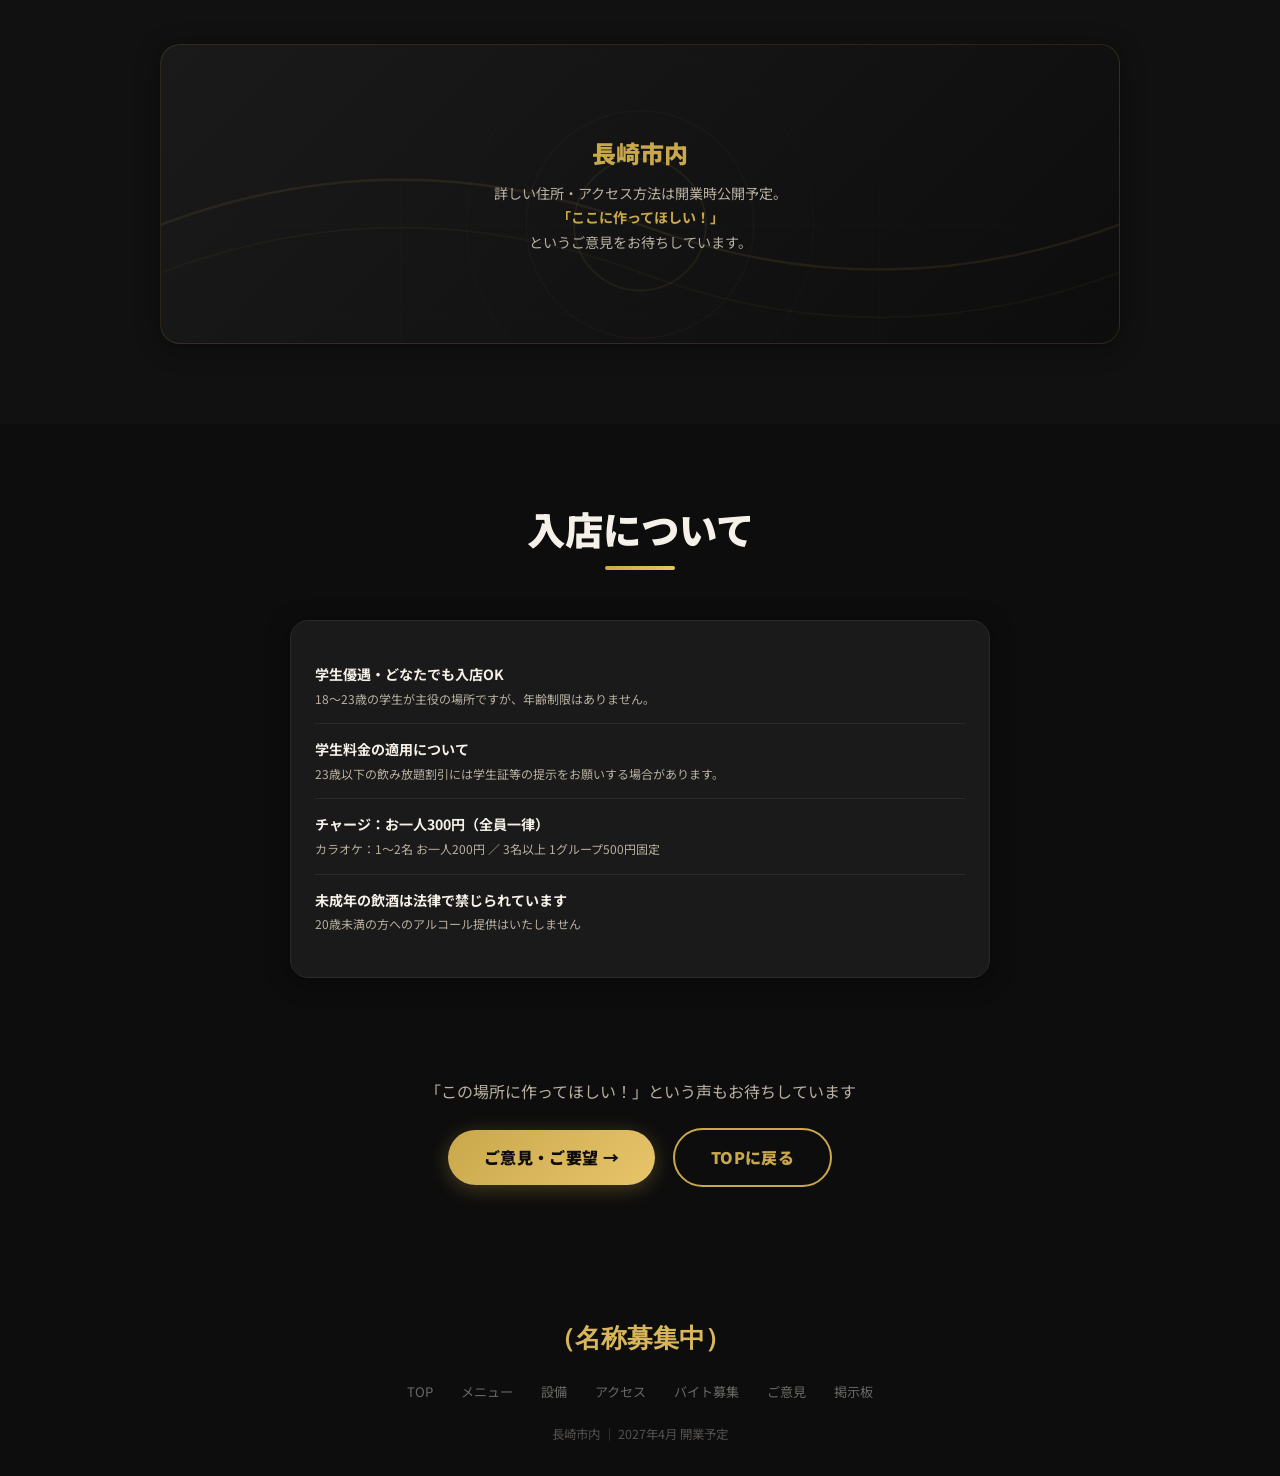
==== commit 07fd09b3: "黒×ゴールドへ全体リデザイン・スライダー・絵文字削除・Instagram CTA追加 - style.cssと全HTMLファイルのカラーを漆黒×ゴールド×クリームに統一 - 全ページから絵文字を完全削" ====
--- a/access.html
+++ b/access.html
@@ -15,7 +15,7 @@
     @media (max-width: 640px) { .access-grid { grid-template-columns: 1fr; } }
 
     .info-card {
-      background: white;
+      background: #1A1A1A;
       border: 1.5px solid var(--card-border);
       border-radius: 20px;
       padding: 32px 26px;
@@ -56,7 +56,7 @@
     /* Hours display */
     .hours-display {
       background: linear-gradient(135deg, var(--purple-soft), var(--pink-soft));
-      border: 1px solid rgba(124,58,237,0.15);
+      border: 1px solid rgba(201,168,76,0.15);
       border-radius: 14px;
       padding: 22px 18px;
       text-align: center;
@@ -79,7 +79,7 @@
 
     .hours-table td {
       padding: 9px 0;
-      border-bottom: 1px solid #f3f4f6;
+      border-bottom: 1px solid #2A2A2A;
       font-size: 0.86rem;
     }
 
@@ -89,8 +89,8 @@
 
     /* Map placeholder */
     .map-placeholder {
-      background: linear-gradient(135deg, #f0e8ff, #fce4ec);
-      border: 1.5px solid rgba(124,58,237,0.15);
+      background: linear-gradient(135deg, #1A1A1A, #0D0D0D);
+      border: 1.5px solid rgba(201,168,76,0.15);
       border-radius: 20px;
       height: 300px;
       position: relative;
@@ -117,8 +117,8 @@
 
     /* Opening banner */
     .opening-banner {
-      background: linear-gradient(135deg, var(--yellow-soft), #fef3c7);
-      border: 1.5px solid rgba(245,158,11,0.25);
+      background: linear-gradient(135deg, var(--yellow-soft), rgba(201,168,76,0.08));
+      border: 1.5px solid rgba(201,168,76,0.25);
       border-radius: 20px;
       padding: 40px 30px;
       text-align: center;
@@ -126,19 +126,10 @@
       overflow: hidden;
     }
 
-    .opening-banner::before {
-      content: '🎉';
-      position: absolute;
-      font-size: 10rem;
-      right: -20px; top: -20px;
-      opacity: 0.05;
-      pointer-events: none;
-    }
-
     .opening-label {
       display: inline-block;
       background: linear-gradient(135deg, var(--yellow), var(--orange));
-      color: white;
+      color: #0D0D0D;
       font-weight: 900;
       font-size: 0.78rem;
       padding: 5px 18px;
@@ -167,7 +158,7 @@
       align-items: flex-start;
       gap: 13px;
       padding: 14px 0;
-      border-bottom: 1px solid #f3f4f6;
+      border-bottom: 1px solid #2A2A2A;
     }
 
     .entry-row:last-child { border-bottom: none; }
@@ -180,7 +171,7 @@
 <body>
 
   <nav>
-    <a href="index.html" class="nav-logo"><span class="emoji">🍺</span>（名称募集中）</a>
+    <a href="index.html" class="nav-logo">（名称募集中）</a>
     <ul class="nav-links">
       <li><a href="index.html">TOP</a></li>
       <li><a href="menu.html">メニュー・料金</a></li>
@@ -194,21 +185,21 @@
   </nav>
 
   <div class="mobile-menu" id="mobileMenu">
-    <a href="index.html">🏠 TOP</a>
-    <a href="menu.html">🍹 メニュー・料金</a>
-    <a href="facilities.html">🎤 店内設備</a>
-    <a href="access.html" class="active">📍 アクセス</a>
-    <a href="recruit.html">💼 バイト募集</a>
-    <a href="feedback.html">💬 ご意見・ご要望</a>
-    <a href="bbs.html">📋 掲示板</a>
+    <a href="index.html">TOP</a>
+    <a href="menu.html">メニュー・料金</a>
+    <a href="facilities.html">店内設備</a>
+    <a href="access.html" class="active">アクセス</a>
+    <a href="recruit.html">バイト募集</a>
+    <a href="feedback.html">ご意見・ご要望</a>
+    <a href="bbs.html">掲示板</a>
   </div>
 
   <header class="page-header">
     <div class="page-header-bg"></div>
-    <div class="page-header-orb" style="width:320px;height:320px;background:radial-gradient(circle,rgba(8,145,178,0.2),transparent);top:-90px;left:-80px;"></div>
-    <div class="page-header-orb" style="width:260px;height:260px;background:radial-gradient(circle,rgba(245,158,11,0.18),transparent);bottom:-60px;right:-50px;"></div>
+    <div class="page-header-orb" style="width:320px;height:320px;background:radial-gradient(circle,rgba(184,176,160,0.2),transparent);top:-90px;left:-80px;"></div>
+    <div class="page-header-orb" style="width:260px;height:260px;background:radial-gradient(circle,rgba(201,168,76,0.18),transparent);bottom:-60px;right:-50px;"></div>
     <div class="page-header-content">
-      <h1 class="gradient-text">📍 アクセス・営業時間</h1>
+      <h1 class="gradient-text">アクセス・営業時間</h1>
       <p>長崎市内に2027年4月、オープン予定！</p>
     </div>
   </header>
@@ -219,7 +210,7 @@
     <section class="section" style="padding-bottom:30px;">
       <div class="container">
         <div class="opening-banner reveal">
-          <div class="opening-label">🗓️ GRAND OPEN</div>
+          <div class="opening-label">GRAND OPEN</div>
           <div class="opening-date-big">2027年4月</div>
           <div class="opening-sub">
             長崎市内にて開業予定！<br>
@@ -234,30 +225,26 @@
     <section class="section" style="padding-top:30px;">
       <div class="container">
         <div class="section-heading reveal">
-          <h2>🗺️ 場所・営業情報</h2>
+          <h2>場所・営業情報</h2>
           <div class="divider"></div>
         </div>
 
         <div class="access-grid">
           <div class="info-card reveal delay-1">
-            <span class="info-card-icon">📍</span>
             <div class="info-card-title">場所・アクセス</div>
             <div class="info-row">
-              <span class="info-row-icon">🏙️</span>
               <div class="info-row-text">
                 <strong>長崎市内</strong>
                 <span class="note">詳細は開業時に公開予定</span>
               </div>
             </div>
             <div class="info-row">
-              <span class="info-row-icon">🚌</span>
               <div class="info-row-text">
                 アクセス情報は決定次第お知らせします
                 <span class="note">学生が通いやすい立地を選定中</span>
               </div>
             </div>
             <div class="info-row">
-              <span class="info-row-icon">💬</span>
               <div class="info-row-text">
                 場所のご希望がある方はご意見フォームへ！
                 <span class="note">「ここに作ってほしい」もお待ちしています</span>
@@ -266,7 +253,6 @@
           </div>
 
           <div class="info-card reveal delay-2">
-            <span class="info-card-icon">🕐</span>
             <div class="info-card-title">営業時間</div>
             <div class="hours-display">
               <div style="font-size:0.75rem;color:var(--text-muted);margin-bottom:12px;font-weight:700;">営業時間</div>
@@ -278,7 +264,7 @@
                   <span class="hours-time">翌2:00</span>
                 </div>
               </div>
-              <div style="height:1px;background:rgba(124,58,237,0.12);margin:10px 0;"></div>
+              <div style="height:1px;background:rgba(201,168,76,0.12);margin:10px 0;"></div>
               <div>
                 <div style="font-size:0.72rem;color:var(--pink);margin-bottom:4px;font-weight:700;">週末（金・土・祝前日）</div>
                 <div style="display:flex;align-items:center;justify-content:center;">
@@ -312,27 +298,26 @@
     <section class="section section-alt">
       <div class="container">
         <div class="section-heading reveal">
-          <h2>🗾 エリア</h2>
+          <h2>エリア</h2>
           <div class="divider"></div>
         </div>
 
         <div class="map-placeholder reveal">
           <svg class="map-svg-bg" viewBox="0 0 800 300" fill="none" xmlns="http://www.w3.org/2000/svg">
-            <path d="M0 150 Q200 75 400 150 Q600 225 800 150" stroke="rgba(124,58,237,0.4)" stroke-width="2" fill="none"/>
-            <path d="M0 190 Q200 115 400 190 Q600 265 800 190" stroke="rgba(233,30,140,0.2)" stroke-width="1.5" fill="none"/>
-            <circle cx="400" cy="150" r="55" stroke="rgba(124,58,237,0.35)" stroke-width="1.5" fill="none"/>
-            <circle cx="400" cy="150" r="95" stroke="rgba(124,58,237,0.18)" stroke-width="1" fill="none"/>
-            <circle cx="400" cy="150" r="145" stroke="rgba(124,58,237,0.1)" stroke-width="1" fill="none"/>
-            <line x1="0" y1="75" x2="800" y2="75" stroke="rgba(0,0,0,0.04)" stroke-width="1"/>
-            <line x1="0" y1="150" x2="800" y2="150" stroke="rgba(0,0,0,0.04)" stroke-width="1"/>
-            <line x1="0" y1="225" x2="800" y2="225" stroke="rgba(0,0,0,0.04)" stroke-width="1"/>
-            <line x1="200" y1="0" x2="200" y2="300" stroke="rgba(0,0,0,0.04)" stroke-width="1"/>
-            <line x1="400" y1="0" x2="400" y2="300" stroke="rgba(0,0,0,0.04)" stroke-width="1"/>
-            <line x1="600" y1="0" x2="600" y2="300" stroke="rgba(0,0,0,0.04)" stroke-width="1"/>
+            <path d="M0 150 Q200 75 400 150 Q600 225 800 150" stroke="rgba(201,168,76,0.4)" stroke-width="2" fill="none"/>
+            <path d="M0 190 Q200 115 400 190 Q600 265 800 190" stroke="rgba(201,168,76,0.2)" stroke-width="1.5" fill="none"/>
+            <circle cx="400" cy="150" r="55" stroke="rgba(201,168,76,0.35)" stroke-width="1.5" fill="none"/>
+            <circle cx="400" cy="150" r="95" stroke="rgba(201,168,76,0.18)" stroke-width="1" fill="none"/>
+            <circle cx="400" cy="150" r="145" stroke="rgba(201,168,76,0.1)" stroke-width="1" fill="none"/>
+            <line x1="0" y1="75" x2="800" y2="75" stroke="rgba(245,240,232,0.04)" stroke-width="1"/>
+            <line x1="0" y1="150" x2="800" y2="150" stroke="rgba(245,240,232,0.04)" stroke-width="1"/>
+            <line x1="0" y1="225" x2="800" y2="225" stroke="rgba(245,240,232,0.04)" stroke-width="1"/>
+            <line x1="200" y1="0" x2="200" y2="300" stroke="rgba(245,240,232,0.04)" stroke-width="1"/>
+            <line x1="400" y1="0" x2="400" y2="300" stroke="rgba(245,240,232,0.04)" stroke-width="1"/>
+            <line x1="600" y1="0" x2="600" y2="300" stroke="rgba(245,240,232,0.04)" stroke-width="1"/>
           </svg>
 
           <div class="map-content">
-            <span class="map-pin">📍</span>
             <div class="map-title">長崎市内</div>
             <div class="map-desc">
               詳しい住所・アクセス方法は開業時公開予定。<br>
@@ -348,33 +333,29 @@
     <section class="section">
       <div class="container container-sm">
         <div class="section-heading reveal">
-          <h2>📋 入店について</h2>
+          <h2>入店について</h2>
           <div class="divider"></div>
         </div>
         <div class="glass-card reveal">
           <div class="entry-row">
-            <span class="entry-row-icon">🎓</span>
             <div class="entry-row-text">
               <strong>学生優遇・どなたでも入店OK</strong>
               <span class="note">18〜23歳の学生が主役の場所ですが、年齢制限はありません。</span>
             </div>
           </div>
           <div class="entry-row">
-            <span class="entry-row-icon">🏷️</span>
             <div class="entry-row-text">
               <strong>学生料金の適用について</strong>
               <span class="note">23歳以下の飲み放題割引には学生証等の提示をお願いする場合があります。</span>
             </div>
           </div>
           <div class="entry-row">
-            <span class="entry-row-icon">🎫</span>
             <div class="entry-row-text">
               <strong>チャージ：お一人300円（全員一律）</strong>
               <span class="note">カラオケ：1〜2名 お一人200円 ／ 3名以上 1グループ500円固定</span>
             </div>
           </div>
           <div class="entry-row">
-            <span class="entry-row-icon">🚫</span>
             <div class="entry-row-text">
               <strong>未成年の飲酒は法律で禁じられています</strong>
               <span class="note">20歳未満の方へのアルコール提供はいたしません</span>
--- a/style.css
+++ b/style.css
@@ -3,31 +3,31 @@
 * { margin: 0; padding: 0; box-sizing: border-box; }
 
 :root {
-  --pink: #e91e8c;
-  --pink-soft: #fce4ec;
-  --purple: #7c3aed;
-  --purple-soft: #ede9fe;
-  --yellow: #f59e0b;
-  --yellow-soft: #fef9e7;
-  --cyan: #0891b2;
-  --cyan-soft: #e0f2fe;
-  --orange: #ea580c;
+  --pink: #C9A84C;
+  --pink-soft: rgba(201,168,76,0.12);
+  --purple: #C9A84C;
+  --purple-soft: rgba(201,168,76,0.12);
+  --yellow: #C9A84C;
+  --yellow-soft: rgba(201,168,76,0.12);
+  --cyan: #B8B0A0;
+  --cyan-soft: rgba(184,176,160,0.12);
+  --orange: #E8C46A;
   --green: #059669;
 
-  --bg: #ffffff;
-  --bg-alt: #faf5ff;
-  --bg-warm: #fff8f0;
-  --card-bg: #ffffff;
-  --card-shadow: 0 4px 24px rgba(124,58,237,0.09);
-  --card-shadow-hover: 0 12px 40px rgba(124,58,237,0.18);
-  --card-border: rgba(124,58,237,0.1);
-
-  --text: #1a0a2e;
-  --text-secondary: #4b5563;
-  --text-muted: #9ca3af;
-
-  --nav-bg: rgba(255,255,255,0.96);
-  --nav-border: rgba(124,58,237,0.1);
+  --bg: #0D0D0D;
+  --bg-alt: #111111;
+  --bg-warm: #111111;
+  --card-bg: #1A1A1A;
+  --card-shadow: 0 4px 24px rgba(0,0,0,0.4);
+  --card-shadow-hover: 0 12px 40px rgba(201,168,76,0.2);
+  --card-border: #2A2A2A;
+
+  --text: #F5F0E8;
+  --text-secondary: #B8B0A0;
+  --text-muted: #B8B0A0;
+
+  --nav-bg: rgba(13,13,13,0.97);
+  --nav-border: #2A2A2A;
 }
 
 html { scroll-behavior: smooth; }
@@ -55,7 +55,7 @@
   justify-content: space-between;
   align-items: center;
   padding: 0 30px;
-  box-shadow: 0 2px 20px rgba(124,58,237,0.07);
+  box-shadow: 0 2px 20px rgba(0,0,0,0.5);
 }
 
 .nav-logo {
@@ -128,14 +128,14 @@
   top: 65px;
   left: 0;
   right: 0;
-  background: rgba(255,255,255,0.98);
+  background: rgba(13,13,13,0.98);
   backdrop-filter: blur(20px);
   z-index: 999;
   padding: 15px 20px 20px;
   border-bottom: 1px solid var(--nav-border);
   flex-direction: column;
   gap: 4px;
-  box-shadow: 0 8px 30px rgba(0,0,0,0.1);
+  box-shadow: 0 8px 30px rgba(0,0,0,0.5);
 }
 
 .mobile-menu.open { display: flex; }
@@ -165,7 +165,7 @@
   text-align: center;
   position: relative;
   overflow: hidden;
-  background: linear-gradient(135deg, #fdf4ff 0%, #f0e8ff 50%, #fce4ec 100%);
+  background: linear-gradient(135deg, #0D0D0D 0%, #1A1A1A 50%, #0D0D0D 100%);
 }
 
 .page-header-bg {
@@ -201,14 +201,14 @@
 
 /* ===================== COMMON UTILITIES ===================== */
 .gradient-text {
-  background: linear-gradient(135deg, var(--pink), var(--purple));
+  background: linear-gradient(135deg, #C9A84C, #E8C46A);
   -webkit-background-clip: text;
   background-clip: text;
   -webkit-text-fill-color: transparent;
 }
 
 .yellow-text {
-  background: linear-gradient(135deg, var(--yellow), var(--orange));
+  background: linear-gradient(135deg, #C9A84C, #E8C46A);
   -webkit-background-clip: text;
   background-clip: text;
   -webkit-text-fill-color: transparent;
@@ -249,7 +249,7 @@
 .divider {
   width: 70px;
   height: 4px;
-  background: linear-gradient(135deg, var(--pink), var(--purple));
+  background: linear-gradient(135deg, #C9A84C, #E8C46A);
   border-radius: 2px;
   margin: 12px auto 0;
 }
@@ -284,7 +284,7 @@
   inset: 0;
   border-radius: 18px;
   padding: 2px;
-  background: linear-gradient(135deg, var(--pink), var(--purple), var(--cyan), var(--yellow));
+  background: linear-gradient(135deg, #C9A84C, #E8C46A, #B8B0A0, #C9A84C);
   -webkit-mask: linear-gradient(#fff 0 0) content-box, linear-gradient(#fff 0 0);
   -webkit-mask-composite: xor;
   mask-composite: exclude;
@@ -307,25 +307,25 @@
 }
 
 .btn-pink {
-  background: linear-gradient(135deg, var(--pink), var(--purple));
-  color: white;
-  box-shadow: 0 4px 20px rgba(233,30,140,0.3);
+  background: linear-gradient(135deg, #C9A84C, #E8C46A);
+  color: #0D0D0D;
+  box-shadow: 0 4px 20px rgba(201,168,76,0.3);
 }
 
 .btn-pink:hover {
   transform: translateY(-3px) scale(1.03);
-  box-shadow: 0 8px 35px rgba(233,30,140,0.5);
+  box-shadow: 0 8px 35px rgba(201,168,76,0.5);
 }
 
 .btn-yellow {
-  background: linear-gradient(135deg, var(--yellow), var(--orange));
-  color: white;
-  box-shadow: 0 4px 20px rgba(245,158,11,0.3);
+  background: linear-gradient(135deg, #C9A84C, #E8C46A);
+  color: #0D0D0D;
+  box-shadow: 0 4px 20px rgba(201,168,76,0.3);
 }
 
 .btn-yellow:hover {
   transform: translateY(-3px) scale(1.03);
-  box-shadow: 0 8px 35px rgba(245,158,11,0.4);
+  box-shadow: 0 8px 35px rgba(201,168,76,0.4);
 }
 
 .btn-outline-pink {
@@ -336,9 +336,9 @@
 
 .btn-outline-pink:hover {
   background: var(--pink);
-  color: white;
+  color: #0D0D0D;
   transform: translateY(-3px);
-  box-shadow: 0 8px 25px rgba(233,30,140,0.3);
+  box-shadow: 0 8px 25px rgba(201,168,76,0.3);
 }
 
 .btn-outline-purple {
@@ -349,9 +349,9 @@
 
 .btn-outline-purple:hover {
   background: var(--purple);
-  color: white;
+  color: #0D0D0D;
   transform: translateY(-3px);
-  box-shadow: 0 8px 25px rgba(124,58,237,0.3);
+  box-shadow: 0 8px 25px rgba(201,168,76,0.3);
 }
 
 /* ===================== BADGES ===================== */
@@ -363,11 +363,11 @@
   font-weight: 900;
 }
 
-.badge-pink { background: var(--pink-soft); border: 1px solid rgba(233,30,140,0.25); color: var(--pink); }
-.badge-yellow { background: var(--yellow-soft); border: 1px solid rgba(245,158,11,0.3); color: #b45309; }
-.badge-cyan { background: var(--cyan-soft); border: 1px solid rgba(8,145,178,0.25); color: var(--cyan); }
-.badge-purple { background: var(--purple-soft); border: 1px solid rgba(124,58,237,0.25); color: var(--purple); }
-.badge-green { background: #d1fae5; border: 1px solid rgba(5,150,105,0.25); color: var(--green); }
+.badge-pink { background: var(--pink-soft); border: 1px solid rgba(201,168,76,0.3); color: var(--pink); }
+.badge-yellow { background: var(--yellow-soft); border: 1px solid rgba(201,168,76,0.3); color: #C9A84C; }
+.badge-cyan { background: var(--cyan-soft); border: 1px solid rgba(184,176,160,0.25); color: var(--cyan); }
+.badge-purple { background: var(--purple-soft); border: 1px solid rgba(201,168,76,0.3); color: var(--purple); }
+.badge-green { background: rgba(5,150,105,0.15); border: 1px solid rgba(5,150,105,0.25); color: var(--green); }
 
 /* ===================== ANIMATIONS ===================== */
 @keyframes float {
@@ -387,13 +387,13 @@
 }
 
 @keyframes pulseBig {
-  0%, 100% { transform: scale(1); box-shadow: 0 0 0 0 rgba(233,30,140,0.3); }
-  50% { transform: scale(1.03); box-shadow: 0 0 25px 8px rgba(233,30,140,0); }
+  0%, 100% { transform: scale(1); box-shadow: 0 0 0 0 rgba(201,168,76,0.3); }
+  50% { transform: scale(1.03); box-shadow: 0 0 25px 8px rgba(201,168,76,0); }
 }
 
 @keyframes glowYellow {
-  0%, 100% { text-shadow: 0 2px 15px rgba(245,158,11,0.4); }
-  50% { text-shadow: 0 2px 30px rgba(245,158,11,0.8), 0 0 60px rgba(245,158,11,0.3); }
+  0%, 100% { text-shadow: 0 2px 15px rgba(201,168,76,0.4); }
+  50% { text-shadow: 0 2px 30px rgba(201,168,76,0.8), 0 0 60px rgba(201,168,76,0.3); }
 }
 
 @keyframes shimmerBg {
@@ -461,17 +461,17 @@
 
 /* ===================== FOOTER ===================== */
 footer {
-  background: #1a0a2e;
+  background: #0D0D0D;
   padding: 50px 20px 30px;
   text-align: center;
-  color: rgba(255,255,255,0.7);
+  color: rgba(245,240,232,0.6);
 }
 
 .footer-logo {
   font-family: 'Poppins', sans-serif;
   font-weight: 900;
   font-size: 1.6rem;
-  background: linear-gradient(135deg, var(--pink), #a78bfa);
+  background: linear-gradient(135deg, #C9A84C, #E8C46A);
   -webkit-background-clip: text;
   background-clip: text;
   -webkit-text-fill-color: transparent;
@@ -489,7 +489,7 @@
 }
 
 .footer-nav a {
-  color: rgba(255,255,255,0.45);
+  color: rgba(245,240,232,0.4);
   text-decoration: none;
   font-size: 0.82rem;
   padding: 5px 10px;
@@ -497,10 +497,10 @@
   transition: color 0.2s;
 }
 
-.footer-nav a:hover { color: #f9a8d4; }
+.footer-nav a:hover { color: #E8C46A; }
 
 .footer-info {
-  color: rgba(255,255,255,0.3);
+  color: rgba(245,240,232,0.3);
   font-size: 0.78rem;
   line-height: 1.8;
 }
@@ -510,8 +510,8 @@
 .form-textarea,
 .form-select {
   width: 100%;
-  background: #f9fafb;
-  border: 1.5px solid #e5e7eb;
+  background: #1A1A1A;
+  border: 1.5px solid #2A2A2A;
   border-radius: 12px;
   color: var(--text);
   font-family: 'Noto Sans JP', sans-serif;
@@ -532,16 +532,16 @@
 }
 
 .form-input::placeholder, .form-textarea::placeholder {
-  color: #9ca3af;
+  color: #B8B0A0;
 }
 
 .form-input:focus, .form-textarea:focus, .form-select:focus {
-  border-color: var(--purple);
-  background: white;
-  box-shadow: 0 0 0 3px rgba(124,58,237,0.12);
-}
-
-.form-select option { background: white; color: var(--text); }
+  border-color: #C9A84C;
+  background: #1A1A1A;
+  box-shadow: 0 0 0 3px rgba(201,168,76,0.15);
+}
+
+.form-select option { background: #1A1A1A; color: var(--text); }
 
 .form-label {
   display: block;
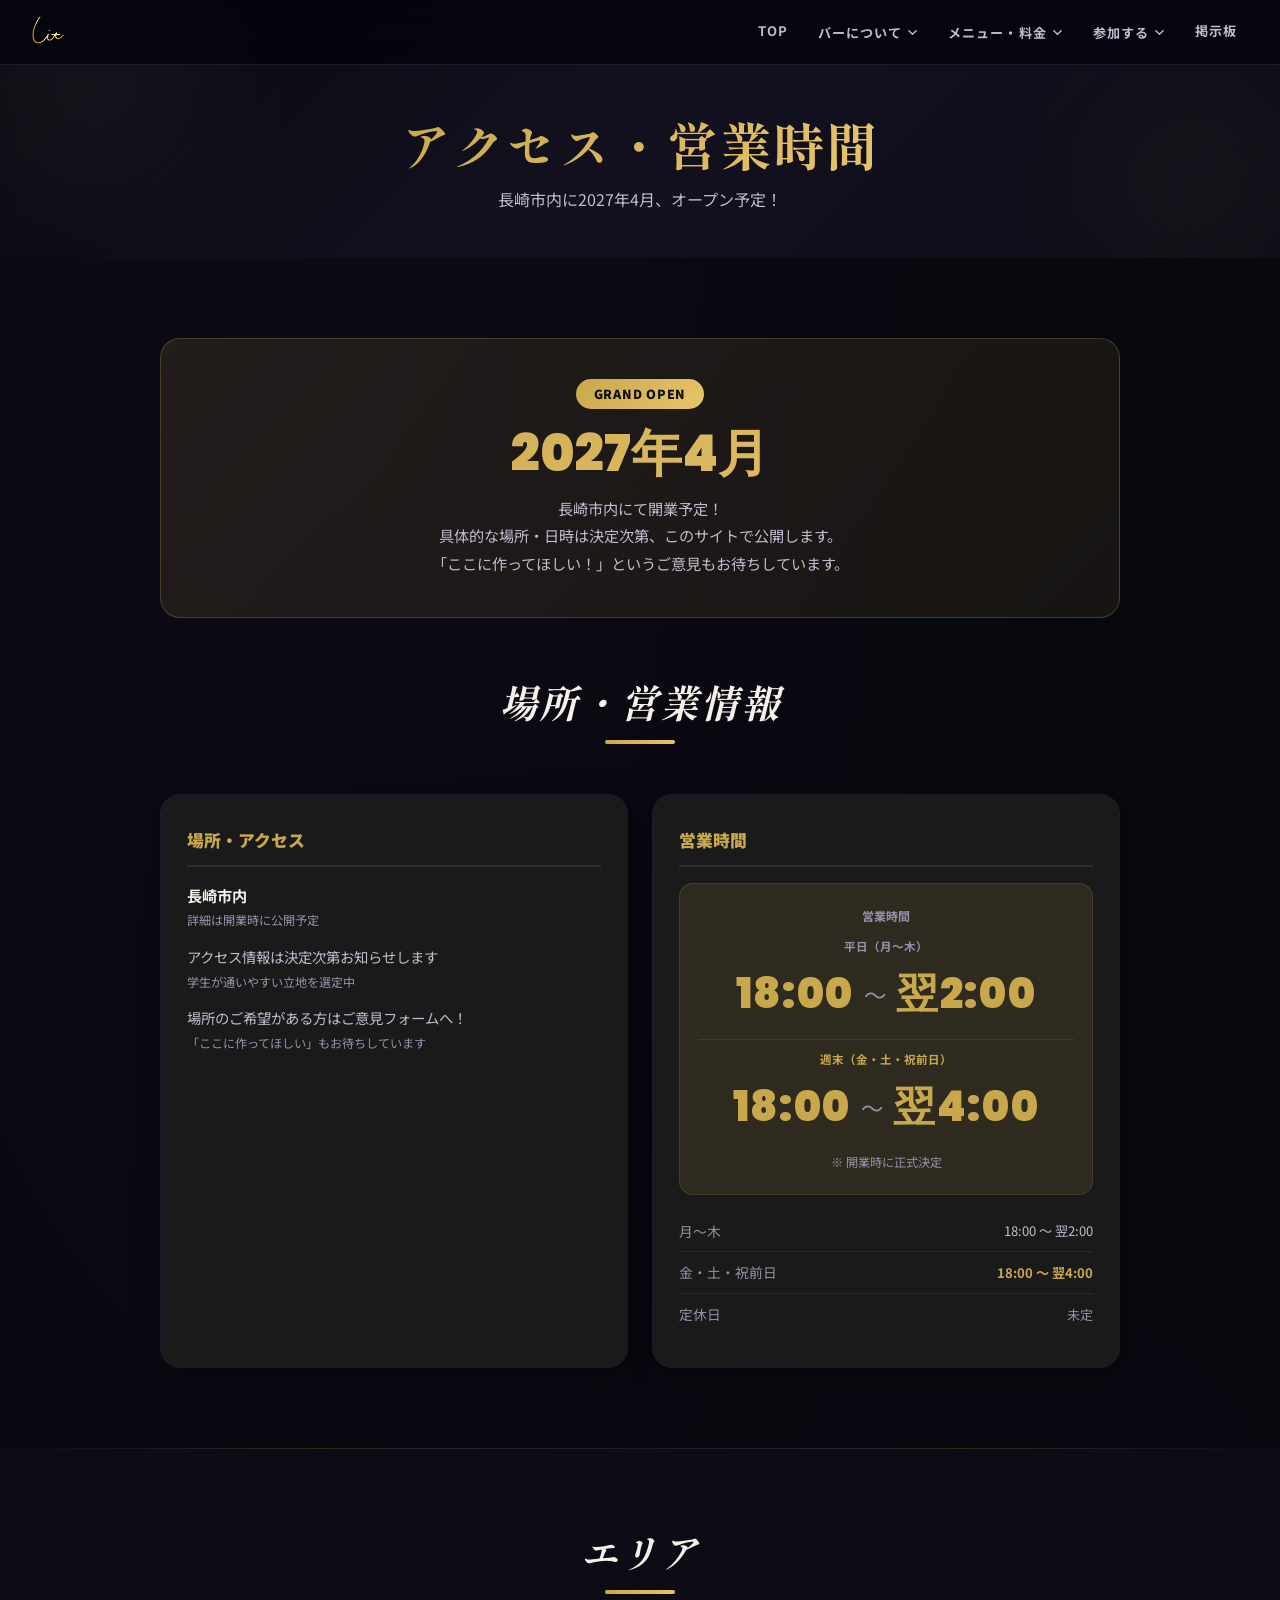
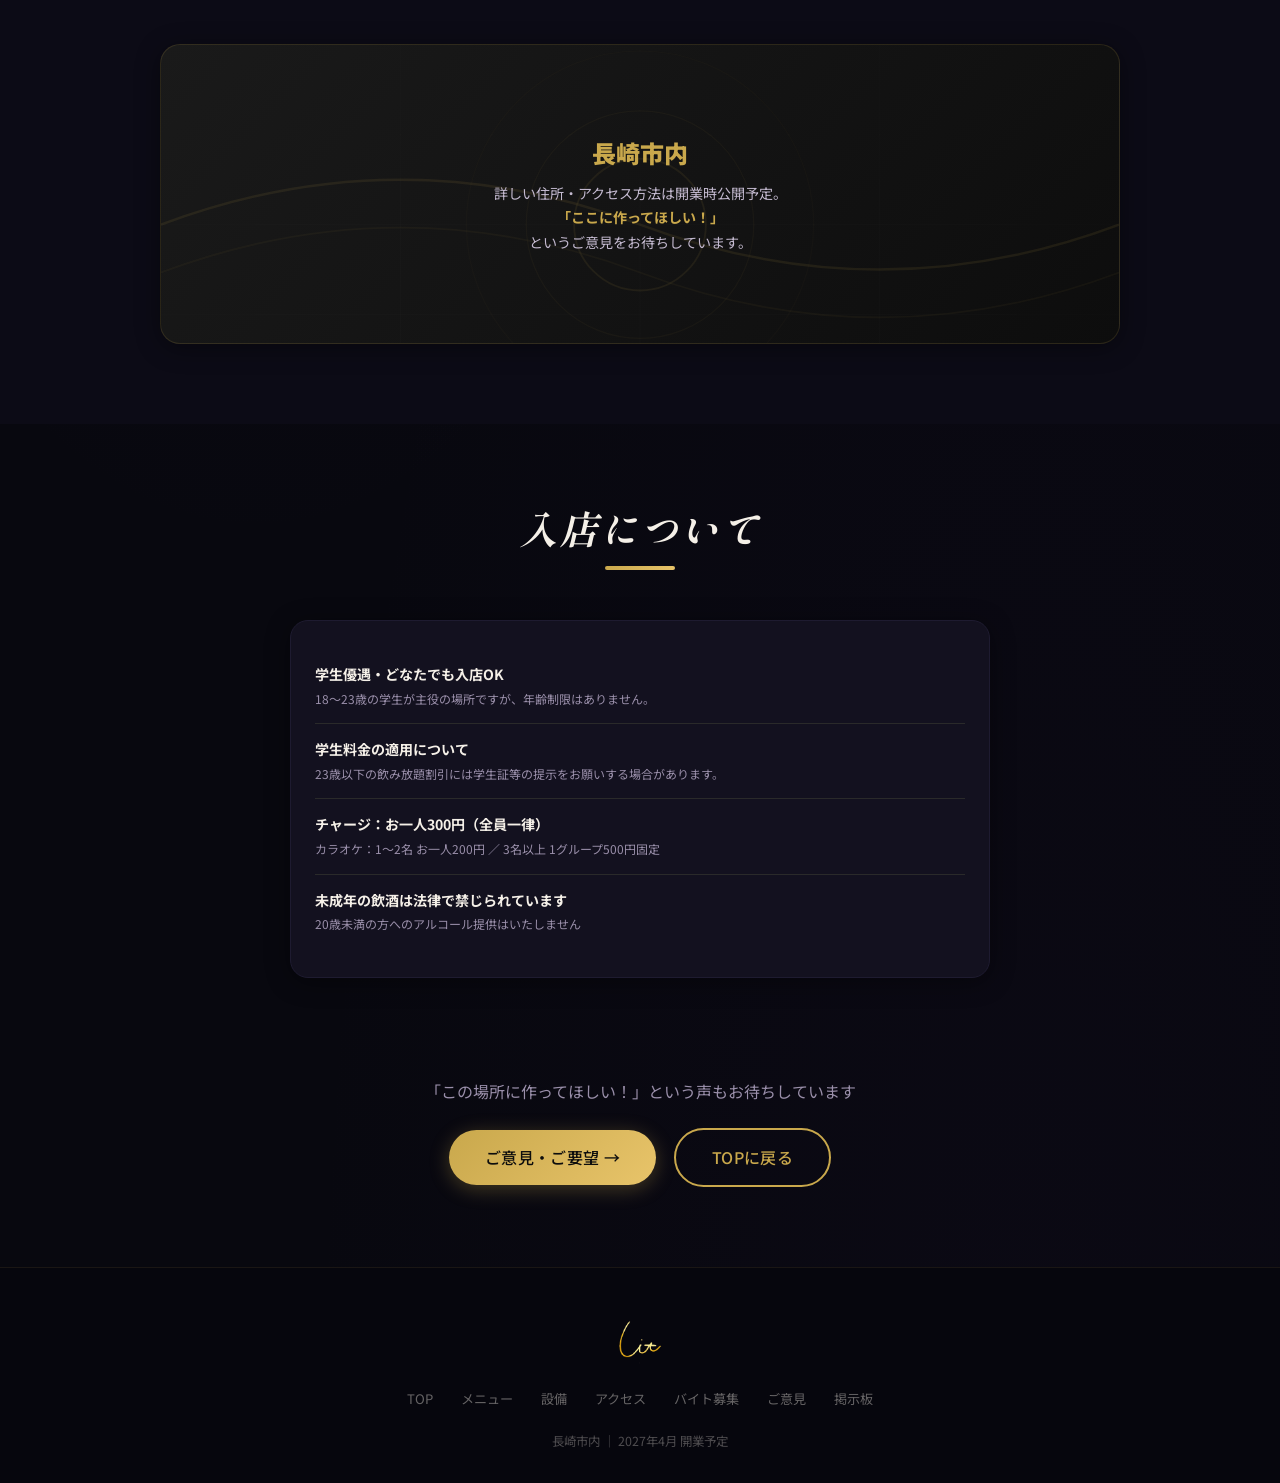
==== commit 191de1ba: "ナビメガメニューのリンク修正・フッターロゴ画像化 - 全7ファイルのメガメニュー「メニュー・料金」項目を   menu.html#menu-section / menu.html#simulator-" ====
--- a/access.html
+++ b/access.html
@@ -3,7 +3,7 @@
 <head>
   <meta charset="UTF-8">
   <meta name="viewport" content="width=device-width, initial-scale=1.0">
-  <title>アクセス・営業時間 |（名称募集中）</title>
+  <title>アクセス・営業時間 | Lit</title>
   <link rel="stylesheet" href="style.css">
   <style>
     .access-grid {
@@ -170,27 +170,76 @@
 </head>
 <body>
 
-  <nav>
-    <a href="index.html" class="nav-logo">（名称募集中）</a>
+  <nav id="mainNav">
+    <a href="index.html" class="nav-logo"><img src="lit-logo.png" alt="Lit" class="nav-logo-img" onerror="this.style.display='none';this.nextSibling.style.display='inline'"><span style="display:none">Lit</span></a>
     <ul class="nav-links">
       <li><a href="index.html">TOP</a></li>
-      <li><a href="menu.html">メニュー・料金</a></li>
-      <li><a href="facilities.html">店内設備</a></li>
-      <li><a href="access.html" class="active">アクセス</a></li>
-      <li><a href="recruit.html">バイト募集</a></li>
-      <li><a href="feedback.html">ご意見</a></li>
+      <li class="nav-item-dropdown">
+        <button class="nav-trigger" type="button">バーについて<svg class="nav-chevron" viewBox="0 0 12 12" fill="none"><path d="M2 4L6 8L10 4" stroke="currentColor" stroke-width="1.5" stroke-linecap="round" stroke-linejoin="round"/></svg></button>
+        <div class="mega-menu">
+          <div class="mega-menu-inner">
+            <a href="facilities.html" class="mega-item">
+              <div class="mega-item-icon"><svg viewBox="0 0 24 24" fill="none" stroke="currentColor" stroke-width="1.8" stroke-linecap="round" stroke-linejoin="round"><rect x="2" y="3" width="20" height="14" rx="2"/><line x1="8" y1="21" x2="16" y2="21"/><line x1="12" y1="17" x2="12" y2="21"/></svg></div>
+              <div><div class="mega-item-title">店内設備</div><div class="mega-item-desc">カウンター・ゲーム・設備一覧</div></div>
+            </a>
+            <div class="mega-divider"></div>
+            <a href="access.html" class="mega-item">
+              <div class="mega-item-icon"><svg viewBox="0 0 24 24" fill="none" stroke="currentColor" stroke-width="1.8" stroke-linecap="round" stroke-linejoin="round"><path d="M21 10c0 7-9 13-9 13s-9-6-9-13a9 9 0 0 1 18 0z"/><circle cx="12" cy="10" r="3"/></svg></div>
+              <div><div class="mega-item-title">アクセス</div><div class="mega-item-desc">長崎市内・営業時間</div></div>
+            </a>
+          </div>
+        </div>
+      </li>
+      <li class="nav-item-dropdown">
+        <button class="nav-trigger" type="button">メニュー・料金<svg class="nav-chevron" viewBox="0 0 12 12" fill="none"><path d="M2 4L6 8L10 4" stroke="currentColor" stroke-width="1.5" stroke-linecap="round" stroke-linejoin="round"/></svg></button>
+        <div class="mega-menu">
+          <div class="mega-menu-inner">
+            <a href="menu.html#menu-section" class="mega-item">
+              <div class="mega-item-icon"><svg viewBox="0 0 24 24" fill="none" stroke="currentColor" stroke-width="1.8" stroke-linecap="round" stroke-linejoin="round"><path d="M9 5H7a2 2 0 0 0-2 2v12a2 2 0 0 0 2 2h10a2 2 0 0 0 2-2V7a2 2 0 0 0-2-2h-2"/><rect x="9" y="3" width="6" height="4" rx="1"/><line x1="9" y1="12" x2="15" y2="12"/><line x1="9" y1="16" x2="13" y2="16"/></svg></div>
+              <div><div class="mega-item-title">メニュー</div><div class="mega-item-desc">ドリンク・料金を確認する</div></div>
+            </a>
+            <div class="mega-divider"></div>
+            <a href="menu.html#simulator-section" class="mega-item">
+              <div class="mega-item-icon"><svg viewBox="0 0 24 24" fill="none" stroke="currentColor" stroke-width="1.8" stroke-linecap="round" stroke-linejoin="round"><line x1="12" y1="1" x2="12" y2="23"/><path d="M17 5H9.5a3.5 3.5 0 0 0 0 7h5a3.5 3.5 0 0 1 0 7H6"/></svg></div>
+              <div><div class="mega-item-title">シミュレーター</div><div class="mega-item-desc">お会計を事前に計算</div></div>
+            </a>
+          </div>
+        </div>
+      </li>
+      <li class="nav-item-dropdown">
+        <button class="nav-trigger" type="button">参加する<svg class="nav-chevron" viewBox="0 0 12 12" fill="none"><path d="M2 4L6 8L10 4" stroke="currentColor" stroke-width="1.5" stroke-linecap="round" stroke-linejoin="round"/></svg></button>
+        <div class="mega-menu">
+          <div class="mega-menu-inner">
+            <a href="recruit.html" class="mega-item">
+              <div class="mega-item-icon"><svg viewBox="0 0 24 24" fill="none" stroke="currentColor" stroke-width="1.8" stroke-linecap="round" stroke-linejoin="round"><path d="M20 21v-2a4 4 0 0 0-4-4H8a4 4 0 0 0-4 4v2"/><circle cx="12" cy="7" r="4"/></svg></div>
+              <div><div class="mega-item-title">バイト募集</div><div class="mega-item-desc">学生スタッフ募集中</div></div>
+            </a>
+            <div class="mega-divider"></div>
+            <a href="feedback.html" class="mega-item">
+              <div class="mega-item-icon"><svg viewBox="0 0 24 24" fill="none" stroke="currentColor" stroke-width="1.8" stroke-linecap="round" stroke-linejoin="round"><path d="M21 15a2 2 0 0 1-2 2H7l-4 4V5a2 2 0 0 1 2-2h14a2 2 0 0 1 2 2z"/></svg></div>
+              <div><div class="mega-item-title">ご意見・ご要望</div><div class="mega-item-desc">質問・提案はこちらから</div></div>
+            </a>
+          </div>
+        </div>
+      </li>
       <li><a href="bbs.html">掲示板</a></li>
     </ul>
     <div class="hamburger" id="hamburger"><span></span><span></span><span></span></div>
   </nav>
-
+  <div class="mega-backdrop" id="megaBackdrop"></div>
+
+  <!-- ===== モバイルメニュー ===== -->
   <div class="mobile-menu" id="mobileMenu">
     <a href="index.html">TOP</a>
-    <a href="menu.html">メニュー・料金</a>
-    <a href="facilities.html">店内設備</a>
-    <a href="access.html" class="active">アクセス</a>
-    <a href="recruit.html">バイト募集</a>
-    <a href="feedback.html">ご意見・ご要望</a>
+    <div class="mobile-menu-section">バーについて</div>
+    <a href="facilities.html" class="mobile-menu-sub">店内設備</a>
+    <a href="access.html" class="mobile-menu-sub">アクセス</a>
+    <div class="mobile-menu-section">メニュー・料金</div>
+    <a href="menu.html#menu-section" class="mobile-menu-sub">メニュー</a>
+    <a href="menu.html#simulator-section" class="mobile-menu-sub">シミュレーター</a>
+    <div class="mobile-menu-section">参加する</div>
+    <a href="recruit.html" class="mobile-menu-sub">バイト募集</a>
+    <a href="feedback.html" class="mobile-menu-sub">ご意見・ご要望</a>
     <a href="bbs.html">掲示板</a>
   </div>
 
@@ -378,7 +427,9 @@
   </main>
 
   <footer>
-    <span class="footer-logo">（名称募集中）</span>
+    <img src="lit-logo.png" alt="Lit" class="footer-logo-img"
+      onerror="this.style.display='none';this.nextSibling.style.display='inline'">
+    <span class="footer-logo" style="display:none">Lit</span>
     <ul class="footer-nav">
       <li><a href="index.html">TOP</a></li>
       <li><a href="menu.html">メニュー</a></li>
--- a/style.css
+++ b/style.css
@@ -1,4 +1,4 @@
-@import url('https://fonts.googleapis.com/css2?family=M+PLUS+Rounded+1c:wght@400;700;900&family=Noto+Sans+JP:wght@400;700;900&family=Poppins:wght@700;900&display=swap');
+@import url('https://fonts.googleapis.com/css2?family=Playfair+Display:ital,wght@0,500;0,700;1,500;1,700&family=Shippori+Mincho:wght@600;700&family=Noto+Sans+JP:wght@400;500;700&family=Poppins:wght@500;600;700&display=swap');
 
 * { margin: 0; padding: 0; box-sizing: border-box; }
 
@@ -14,20 +14,26 @@
   --orange: #E8C46A;
   --green: #059669;
 
-  --bg: #0D0D0D;
-  --bg-alt: #111111;
-  --bg-warm: #111111;
-  --card-bg: #1A1A1A;
+  --bg: #08080F;
+  --bg-alt: #0C0B16;
+  --bg-warm: #0E0C18;
+  --card-bg: #13111F;
   --card-shadow: 0 4px 24px rgba(0,0,0,0.4);
   --card-shadow-hover: 0 12px 40px rgba(201,168,76,0.2);
-  --card-border: #2A2A2A;
+  --card-border: #1E1B30;
 
   --text: #F5F0E8;
-  --text-secondary: #B8B0A0;
-  --text-muted: #B8B0A0;
-
-  --nav-bg: rgba(13,13,13,0.97);
-  --nav-border: #2A2A2A;
+  --text-secondary: #C4BAD0;
+  --text-muted: #9A8FAA;
+
+  --nav-bg: rgba(8,8,15,0.97);
+  --nav-border: #1E1B30;
+
+  --font-display: 'Playfair Display', 'Shippori Mincho', serif;
+  --font-body: 'Noto Sans JP', sans-serif;
+  --font-en: 'Poppins', sans-serif;
+
+  --gold: #C9A84C;
 }
 
 html { scroll-behavior: smooth; }
@@ -35,6 +41,9 @@
 body {
   font-family: 'Noto Sans JP', sans-serif;
   background: var(--bg);
+  background-image:
+    radial-gradient(ellipse at 20% 0%, rgba(80,40,120,0.08) 0%, transparent 50%),
+    radial-gradient(ellipse at 80% 100%, rgba(60,30,100,0.06) 0%, transparent 50%);
   color: var(--text);
   overflow-x: hidden;
   line-height: 1.65;
@@ -59,9 +68,10 @@
 }
 
 .nav-logo {
-  font-family: 'Poppins', sans-serif;
-  font-weight: 900;
-  font-size: 1.25rem;
+  font-family: var(--font-display);
+  font-weight: 500;
+  font-size: 1.4rem;
+  letter-spacing: 0.06em;
   text-decoration: none;
   display: flex;
   align-items: center;
@@ -69,6 +79,8 @@
   color: var(--purple);
   white-space: nowrap;
 }
+
+.nav-logo-img { height: 36px; width: auto; object-fit: contain; }
 
 .nav-logo .emoji {
   font-size: 1.2rem;
@@ -89,6 +101,7 @@
   border-radius: 8px;
   transition: all 0.2s;
   white-space: nowrap;
+  letter-spacing: 0.08em;
 }
 
 .nav-links a:hover {
@@ -155,6 +168,182 @@
   background: var(--pink-soft);
 }
 
+.mobile-menu-section {
+  font-size: 0.72rem;
+  font-weight: 500;
+  color: var(--purple);
+  letter-spacing: 0.1em;
+  text-transform: uppercase;
+  padding: 14px 16px 4px;
+}
+
+.mobile-menu-sub {
+  padding-left: 28px !important;
+  font-size: 0.88rem !important;
+  font-weight: 700 !important;
+  color: var(--text-secondary) !important;
+}
+
+.mobile-menu-sub:hover {
+  color: var(--pink) !important;
+  background: var(--pink-soft) !important;
+}
+
+/* ===================== MEGA MENU ===================== */
+
+/* nav-trigger: styled same as nav links but is a <button> */
+.nav-trigger {
+  background: none;
+  border: none;
+  cursor: pointer;
+  font-family: inherit;
+  color: var(--text-secondary);
+  font-size: 0.82rem;
+  font-weight: 700;
+  padding: 7px 13px;
+  border-radius: 8px;
+  transition: all 0.2s;
+  white-space: nowrap;
+  display: flex;
+  align-items: center;
+  gap: 5px;
+  letter-spacing: 0.08em;
+}
+
+.nav-trigger:hover,
+.nav-item-dropdown.open .nav-trigger {
+  color: var(--purple);
+  background: var(--purple-soft);
+}
+
+.nav-chevron {
+  width: 11px;
+  height: 11px;
+  flex-shrink: 0;
+  transition: transform 0.22s ease;
+}
+
+.nav-item-dropdown.open .nav-chevron {
+  transform: rotate(180deg);
+}
+
+/* Mega menu backdrop overlay */
+.mega-backdrop {
+  position: fixed;
+  top: 65px;
+  left: 0;
+  right: 0;
+  bottom: 0;
+  background: rgba(0,0,0,0.55);
+  z-index: 997;
+  opacity: 0;
+  pointer-events: none;
+  transition: opacity 0.22s ease;
+}
+
+.mega-backdrop.open {
+  opacity: 1;
+  pointer-events: auto;
+}
+
+/* Mega menu dropdown panel */
+.mega-menu {
+  position: fixed;
+  top: 65px;
+  left: 0;
+  right: 0;
+  background: rgba(10,10,10,0.98);
+  backdrop-filter: blur(24px);
+  -webkit-backdrop-filter: blur(24px);
+  border-bottom: 1px solid #2A2A2A;
+  z-index: 998;
+  opacity: 0;
+  pointer-events: none;
+  transform: translateY(-10px);
+  transition: opacity 0.2s ease, transform 0.2s ease;
+  box-shadow: 0 12px 40px rgba(0,0,0,0.6);
+}
+
+.mega-menu.open {
+  opacity: 1;
+  pointer-events: auto;
+  transform: translateY(0);
+}
+
+.mega-menu-inner {
+  max-width: 960px;
+  margin: 0 auto;
+  padding: 28px 40px 32px;
+  display: flex;
+  align-items: stretch;
+  gap: 6px;
+}
+
+.mega-item {
+  display: flex;
+  align-items: flex-start;
+  gap: 14px;
+  padding: 16px 18px;
+  border-radius: 14px;
+  text-decoration: none;
+  transition: background 0.18s;
+  flex: 1;
+  min-width: 180px;
+}
+
+.mega-item:hover {
+  background: rgba(201,168,76,0.08);
+}
+
+.mega-item-icon {
+  width: 40px;
+  height: 40px;
+  border-radius: 10px;
+  background: rgba(201,168,76,0.1);
+  display: flex;
+  align-items: center;
+  justify-content: center;
+  flex-shrink: 0;
+  color: var(--purple);
+  transition: background 0.18s;
+}
+
+.mega-item:hover .mega-item-icon {
+  background: rgba(201,168,76,0.18);
+}
+
+.mega-item-icon svg {
+  width: 20px;
+  height: 20px;
+}
+
+.mega-item-title {
+  font-size: 0.88rem;
+  font-weight: 500;
+  color: var(--text);
+  margin-bottom: 5px;
+  white-space: nowrap;
+  transition: color 0.18s;
+}
+
+.mega-item:hover .mega-item-title {
+  color: var(--purple);
+}
+
+.mega-item-desc {
+  font-size: 0.73rem;
+  color: var(--text-muted);
+  line-height: 1.5;
+}
+
+.mega-divider {
+  width: 1px;
+  background: #2A2A2A;
+  align-self: stretch;
+  margin: 4px 6px;
+  flex-shrink: 0;
+}
+
 /* ===================== PAGE HEADER ===================== */
 .page-header {
   padding-top: 65px;
@@ -165,7 +354,7 @@
   text-align: center;
   position: relative;
   overflow: hidden;
-  background: linear-gradient(135deg, #0D0D0D 0%, #1A1A1A 50%, #0D0D0D 100%);
+  background: linear-gradient(135deg, #08080F 0%, #13111F 50%, #0C0B16 100%);
 }
 
 .page-header-bg {
@@ -188,7 +377,9 @@
 
 .page-header h1 {
   font-size: clamp(2rem, 5.5vw, 3.2rem);
-  font-weight: 900;
+  font-family: var(--font-display);
+  font-weight: 700;
+  letter-spacing: 0.04em;
   margin-bottom: 10px;
   line-height: 1.2;
   color: var(--text);
@@ -221,7 +412,17 @@
 main { padding-top: 0; }
 
 .section { padding: 80px 20px; }
-.section-alt { background: var(--bg-alt); }
+.section-alt {
+  background: var(--bg-alt);
+  position: relative;
+}
+.section-alt::before {
+  content: '';
+  position: absolute;
+  top: 0; left: 0; right: 0;
+  height: 1px;
+  background: linear-gradient(90deg, transparent, rgba(201,168,76,0.2), rgba(150,100,200,0.15), rgba(201,168,76,0.2), transparent);
+}
 .section-warm { background: var(--bg-warm); }
 
 .container { max-width: 960px; margin: 0 auto; }
@@ -234,7 +435,10 @@
 
 .section-heading h2 {
   font-size: clamp(1.6rem, 4vw, 2.4rem);
-  font-weight: 900;
+  font-family: var(--font-display);
+  font-style: italic;
+  font-weight: 700;
+  letter-spacing: 0.06em;
   margin-bottom: 8px;
   line-height: 1.3;
   color: var(--text);
@@ -296,7 +500,7 @@
   display: inline-block;
   padding: 14px 36px;
   border-radius: 50px;
-  font-weight: 900;
+  font-weight: 500;
   font-size: 1rem;
   font-family: 'Noto Sans JP', sans-serif;
   text-decoration: none;
@@ -360,7 +564,7 @@
   padding: 5px 15px;
   border-radius: 50px;
   font-size: 0.78rem;
-  font-weight: 900;
+  font-weight: 500;
 }
 
 .badge-pink { background: var(--pink-soft); border: 1px solid rgba(201,168,76,0.3); color: var(--pink); }
@@ -461,7 +665,8 @@
 
 /* ===================== FOOTER ===================== */
 footer {
-  background: #0D0D0D;
+  background: #06060D;
+  border-top: 1px solid rgba(201,168,76,0.1);
   padding: 50px 20px 30px;
   text-align: center;
   color: rgba(245,240,232,0.6);
@@ -469,7 +674,7 @@
 
 .footer-logo {
   font-family: 'Poppins', sans-serif;
-  font-weight: 900;
+  font-weight: 500;
   font-size: 1.6rem;
   background: linear-gradient(135deg, #C9A84C, #E8C46A);
   -webkit-background-clip: text;
@@ -545,7 +750,7 @@
 
 .form-label {
   display: block;
-  font-weight: 900;
+  font-weight: 500;
   font-size: 0.88rem;
   color: var(--text);
   margin-bottom: 8px;
@@ -571,6 +776,8 @@
   .hamburger { display: flex; }
   .section { padding: 60px 16px; }
   nav { padding: 0 20px; }
+  .mega-menu { display: none !important; }
+  .mega-backdrop { display: none !important; }
 }
 
 @media (max-width: 480px) {
@@ -578,3 +785,211 @@
   .glass-card, .neon-card { padding: 20px 16px; }
   .btn { padding: 12px 28px; font-size: 0.9rem; }
 }
+
+/* ===================== HERO STATIC ===================== */
+.hero-static {
+  min-height: 100vh;
+  display: flex;
+  align-items: center;
+  justify-content: center;
+  background: linear-gradient(135deg, #08080F 0%, #13111F 50%, #0C0B16 100%);
+  position: relative;
+  overflow: hidden;
+  padding-top: 65px;
+}
+
+.hero-static::before {
+  content: '';
+  position: absolute;
+  inset: 0;
+  background:
+    radial-gradient(ellipse at 50% 40%, rgba(201,168,76,0.06) 0%, transparent 60%),
+    radial-gradient(ellipse at 20% 80%, rgba(80,40,120,0.08) 0%, transparent 50%);
+  pointer-events: none;
+}
+
+.hero-static-inner {
+  display: flex;
+  flex-direction: column;
+  align-items: center;
+  justify-content: center;
+  gap: 48px;
+  z-index: 1;
+  position: relative;
+}
+
+.hero-logo-img {
+  width: min(700px, 85vw);
+  height: auto;
+  object-fit: contain;
+  animation: heroFadeIn 1.2s ease forwards;
+  opacity: 0;
+}
+
+@keyframes heroFadeIn {
+  from { opacity: 0; transform: translateY(20px); }
+  to   { opacity: 1; transform: translateY(0); }
+}
+
+.hero-static-buttons {
+  display: flex;
+  gap: 16px;
+  flex-wrap: wrap;
+  justify-content: center;
+  animation: heroFadeIn 1.2s ease 0.4s forwards;
+  opacity: 0;
+}
+
+.btn-primary {
+  display: inline-block;
+  padding: 14px 36px;
+  border-radius: 50px;
+  font-weight: 500;
+  font-size: 1rem;
+  font-family: 'Noto Sans JP', sans-serif;
+  text-decoration: none;
+  letter-spacing: 0.02em;
+  background: linear-gradient(135deg, #C9A84C, #E8C46A);
+  color: #0D0D0D;
+  box-shadow: 0 4px 20px rgba(201,168,76,0.3);
+  transition: all 0.3s;
+}
+
+.btn-primary:hover {
+  transform: translateY(-3px) scale(1.03);
+  box-shadow: 0 8px 35px rgba(201,168,76,0.5);
+}
+
+.btn-outline {
+  display: inline-block;
+  padding: 14px 36px;
+  border-radius: 50px;
+  font-weight: 500;
+  font-size: 1rem;
+  font-family: 'Noto Sans JP', sans-serif;
+  text-decoration: none;
+  letter-spacing: 0.02em;
+  background: transparent;
+  border: 2px solid #C9A84C;
+  color: #C9A84C;
+  transition: all 0.3s;
+}
+
+.btn-outline:hover {
+  background: #C9A84C;
+  color: #0D0D0D;
+  transform: translateY(-3px);
+  box-shadow: 0 8px 25px rgba(201,168,76,0.3);
+}
+
+/* ===================== FOOTER LOGO IMG ===================== */
+.footer-logo-img {
+  height: 48px;
+  width: auto;
+  object-fit: contain;
+  margin-bottom: 12px;
+}
+
+/* ===================== TEQUILA BRAND CARDS ===================== */
+.brand-card {
+  background: var(--card-bg);
+  border: 1.5px solid var(--card-border);
+  border-radius: 16px;
+  overflow: hidden;
+  margin-bottom: 12px;
+  transition: border-color 0.2s, box-shadow 0.2s;
+}
+.brand-card:hover {
+  border-color: rgba(201,168,76,0.3);
+  box-shadow: var(--card-shadow-hover);
+}
+
+.brand-card-header {
+  display: flex;
+  justify-content: space-between;
+  align-items: center;
+  padding: 14px 20px;
+  background: rgba(201,168,76,0.05);
+  border-bottom: 1px solid rgba(201,168,76,0.1);
+}
+
+.brand-name {
+  font-family: var(--font-display);
+  font-style: italic;
+  font-size: 1.05rem;
+  font-weight: 700;
+  color: var(--text);
+  letter-spacing: 0.04em;
+}
+
+.brand-origin {
+  font-size: 0.72rem;
+  color: var(--text-muted);
+  font-weight: 400;
+  letter-spacing: 0.06em;
+}
+
+.brand-card-items {
+  padding: 8px 0;
+}
+
+.brand-item {
+  display: grid;
+  grid-template-columns: 1fr 1fr auto;
+  align-items: center;
+  padding: 10px 20px;
+  border-bottom: 1px solid rgba(201,168,76,0.05);
+  transition: background 0.15s;
+}
+.brand-item:last-child { border-bottom: none; }
+.brand-item:hover { background: rgba(201,168,76,0.04); }
+
+.brand-item-name {
+  font-size: 0.88rem;
+  color: var(--text);
+  font-weight: 400;
+}
+
+.brand-item-type {
+  font-size: 0.78rem;
+  color: var(--text-muted);
+  font-weight: 400;
+  font-style: italic;
+}
+
+.brand-item-price {
+  font-family: var(--font-en);
+  font-size: 1rem;
+  font-weight: 500;
+  color: var(--gold);
+  font-variant-numeric: tabular-nums;
+  text-align: right;
+  min-width: 60px;
+}
+
+@media (max-width: 640px) {
+  .brand-card-header { flex-direction: column; align-items: flex-start; gap: 4px; }
+  .brand-item { grid-template-columns: 1fr auto; }
+  .brand-item-type { display: none; }
+}
+
+/* ===================== FACILITY IMAGES ===================== */
+.facility-img-wrap {
+  width: 100%;
+  height: 200px;
+  overflow: hidden;
+  border-radius: 12px 12px 0 0;
+  margin-bottom: 16px;
+}
+
+.facility-img {
+  width: 100%;
+  height: 100%;
+  object-fit: cover;
+  object-position: center;
+  transition: transform 0.4s ease;
+}
+
+.facility-img-wrap:hover .facility-img {
+  transform: scale(1.05);
+}
